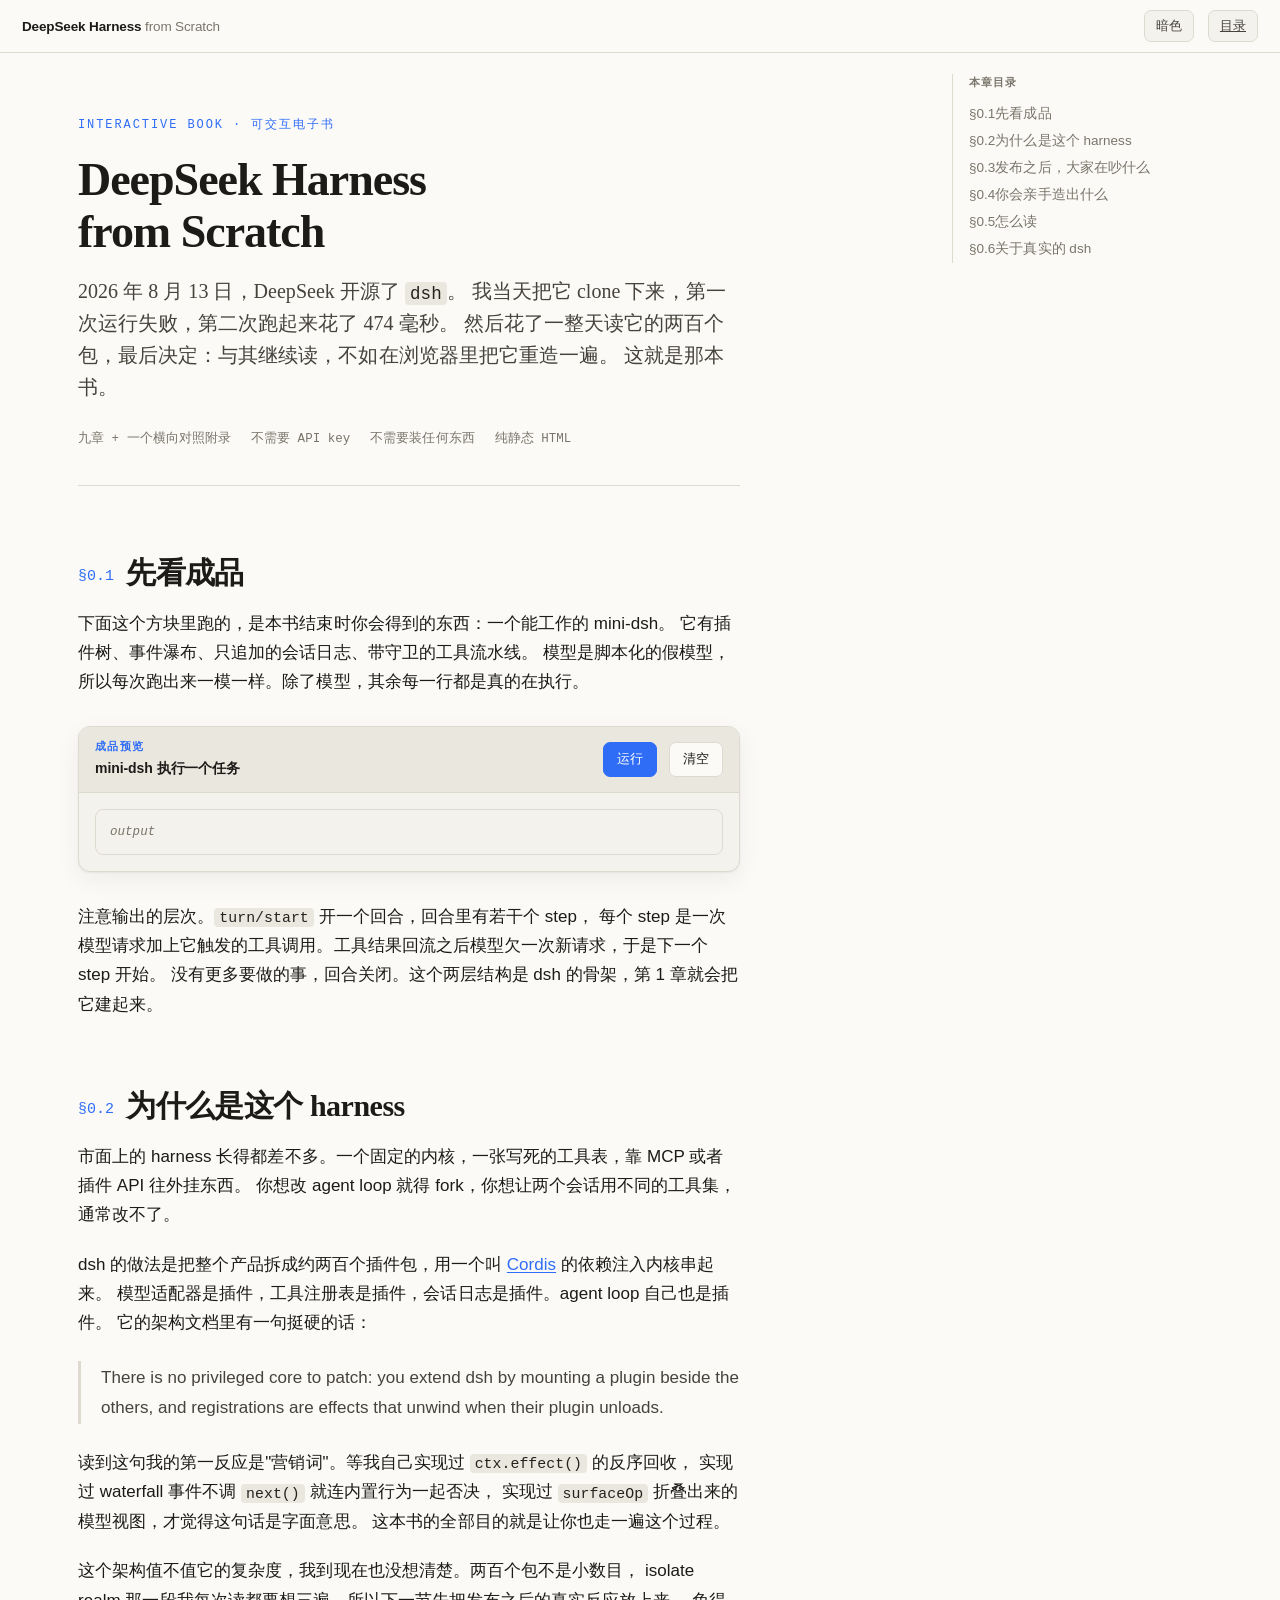
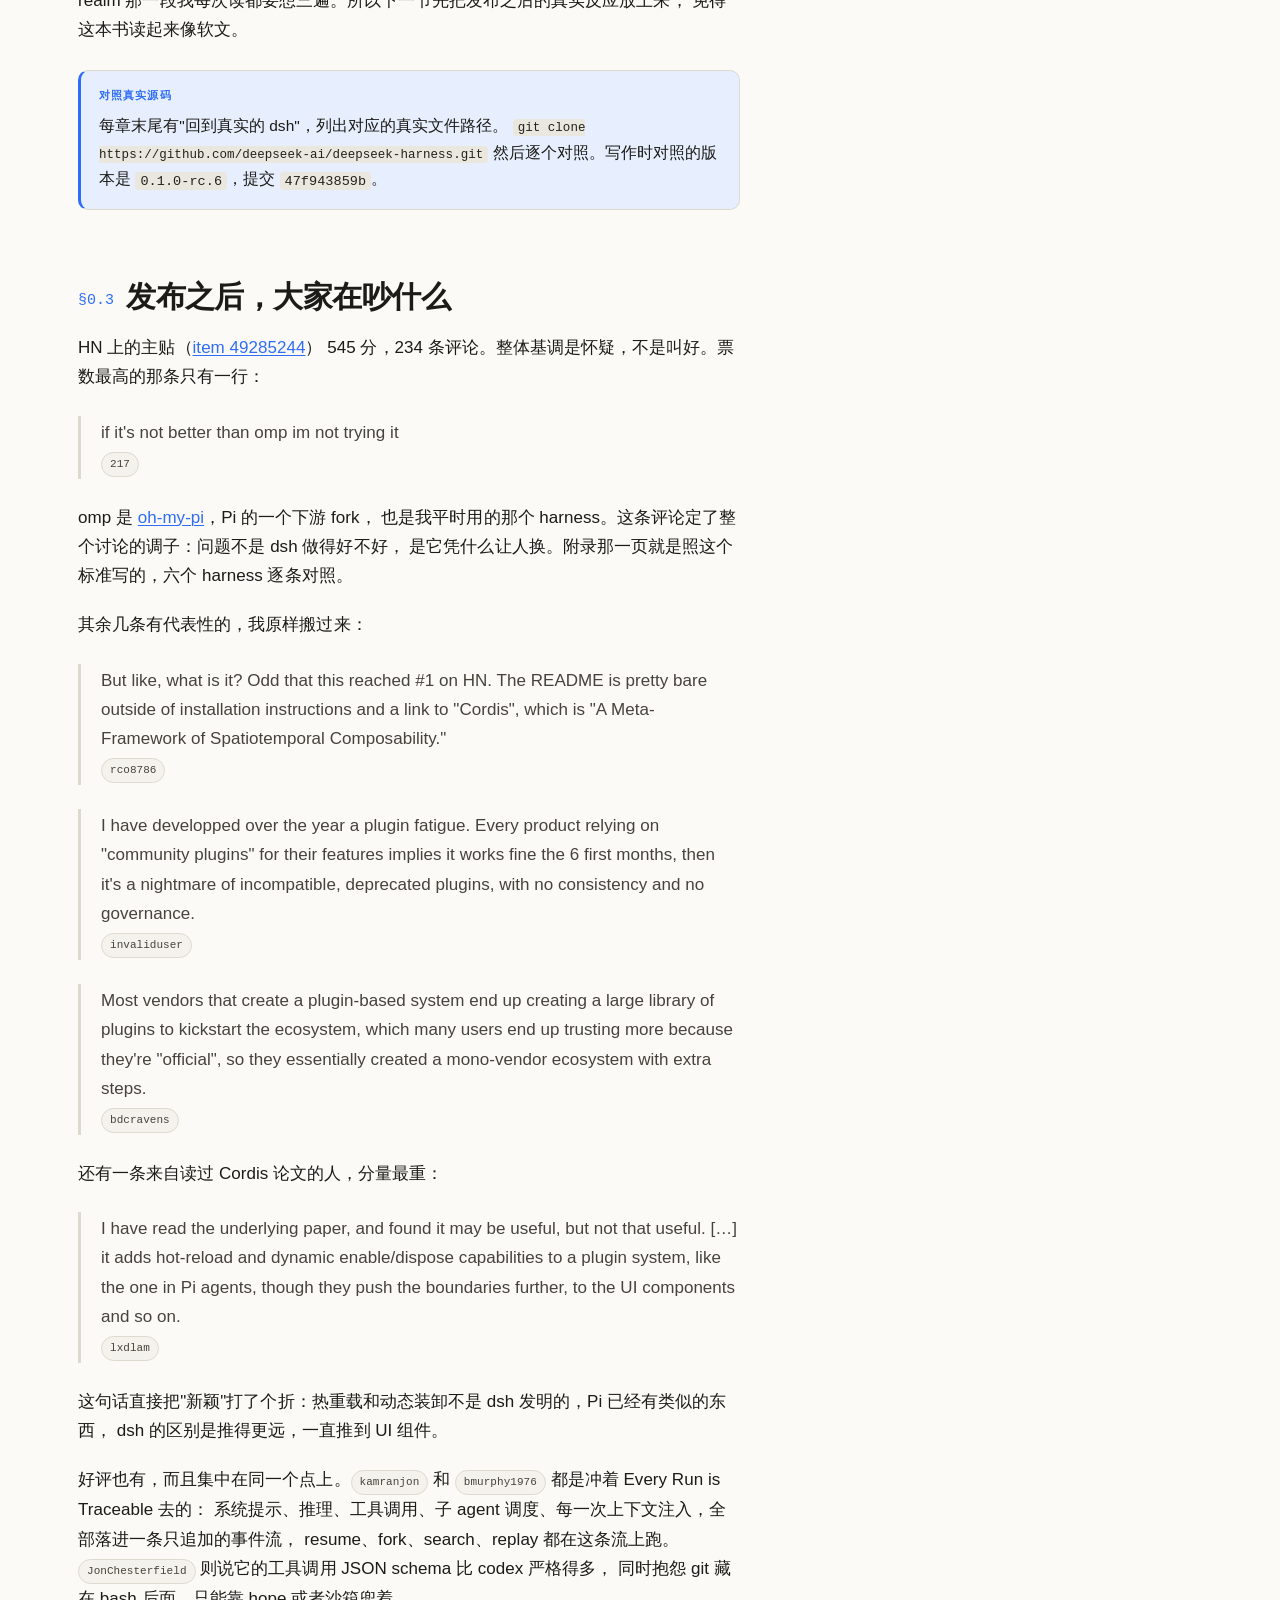
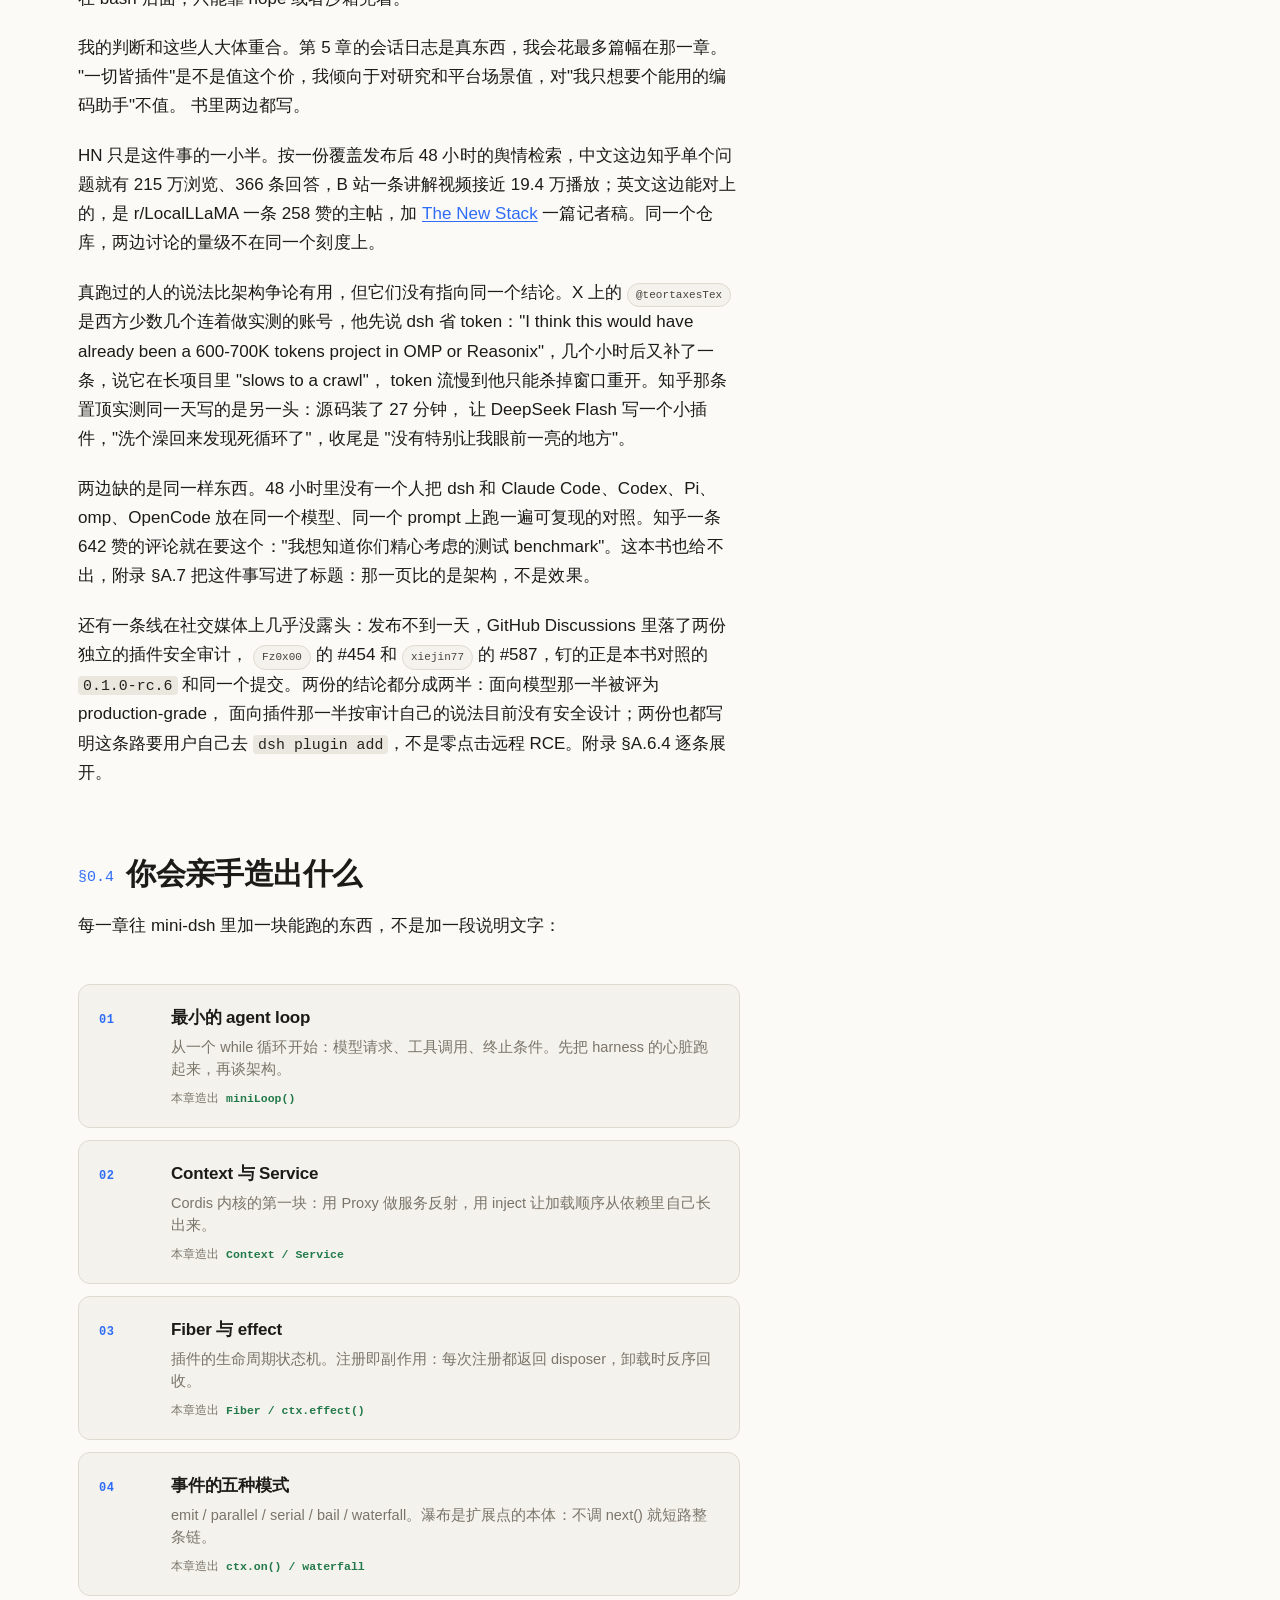
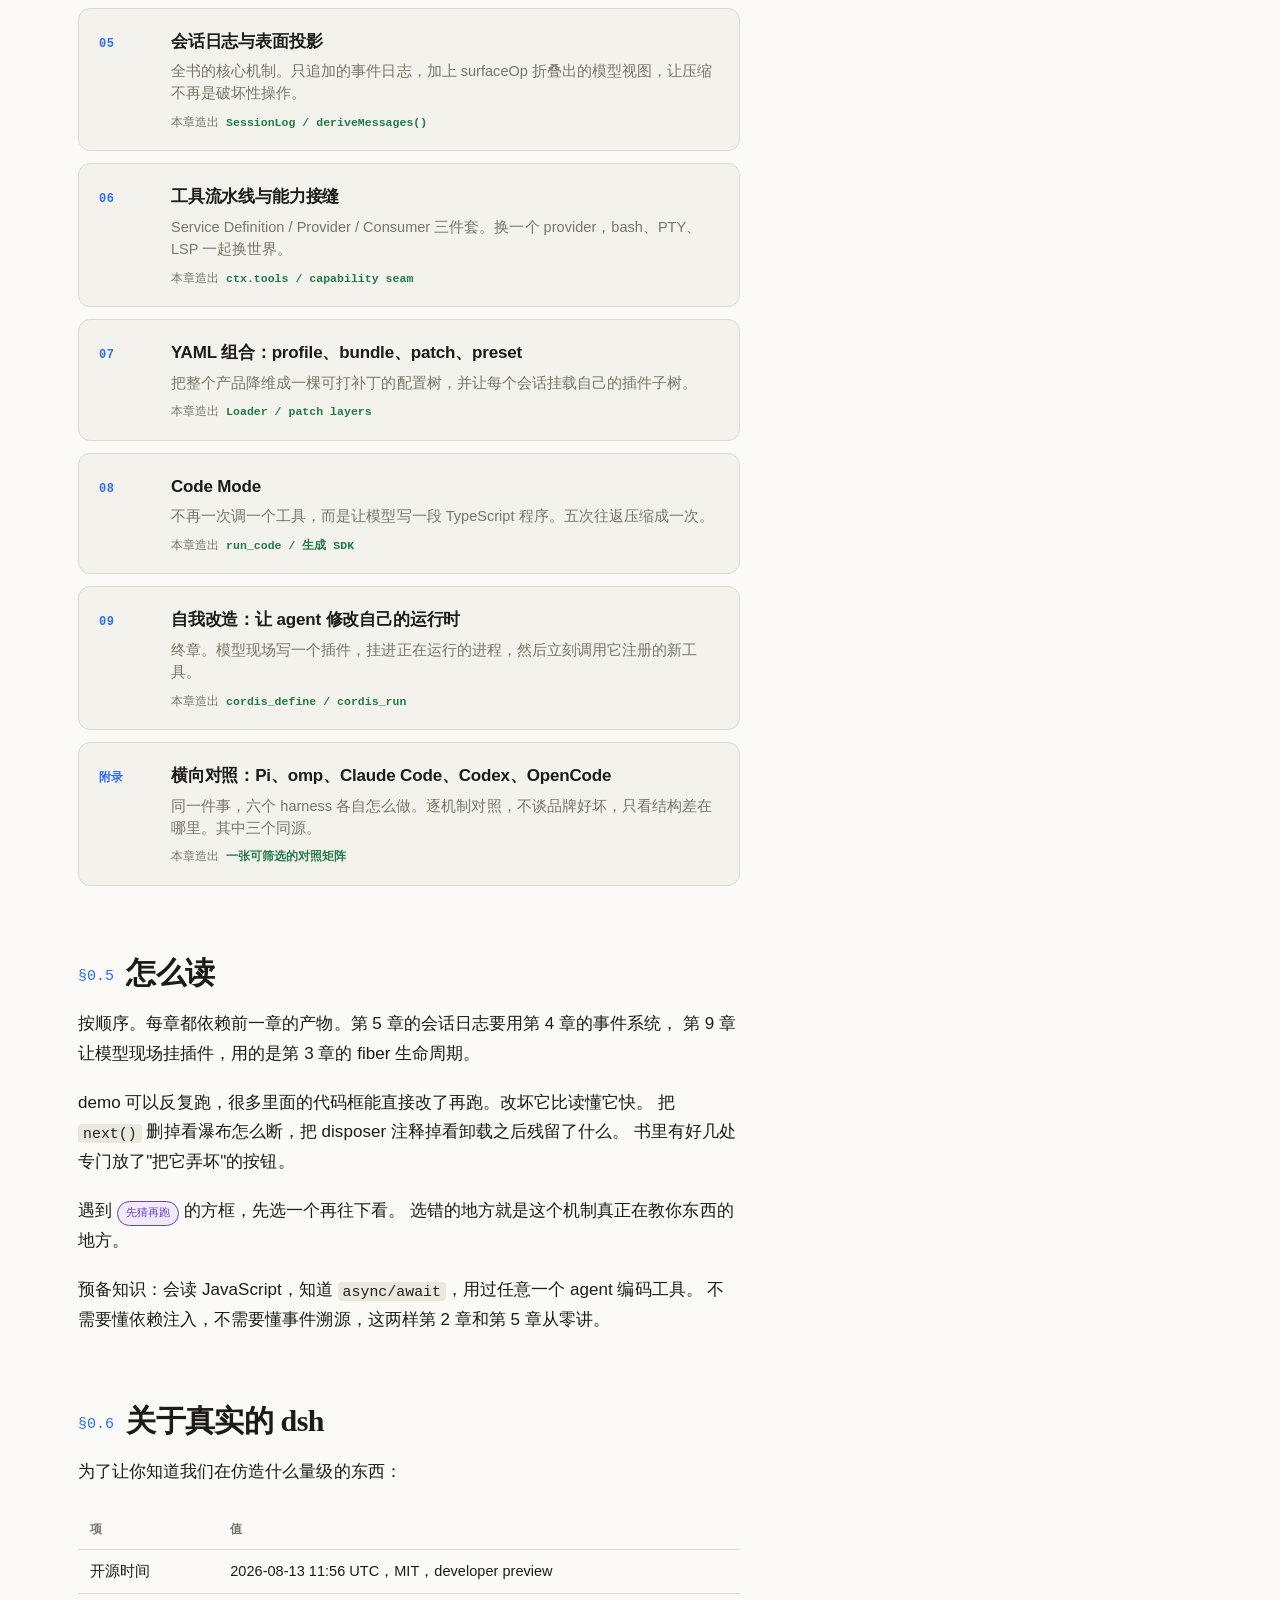
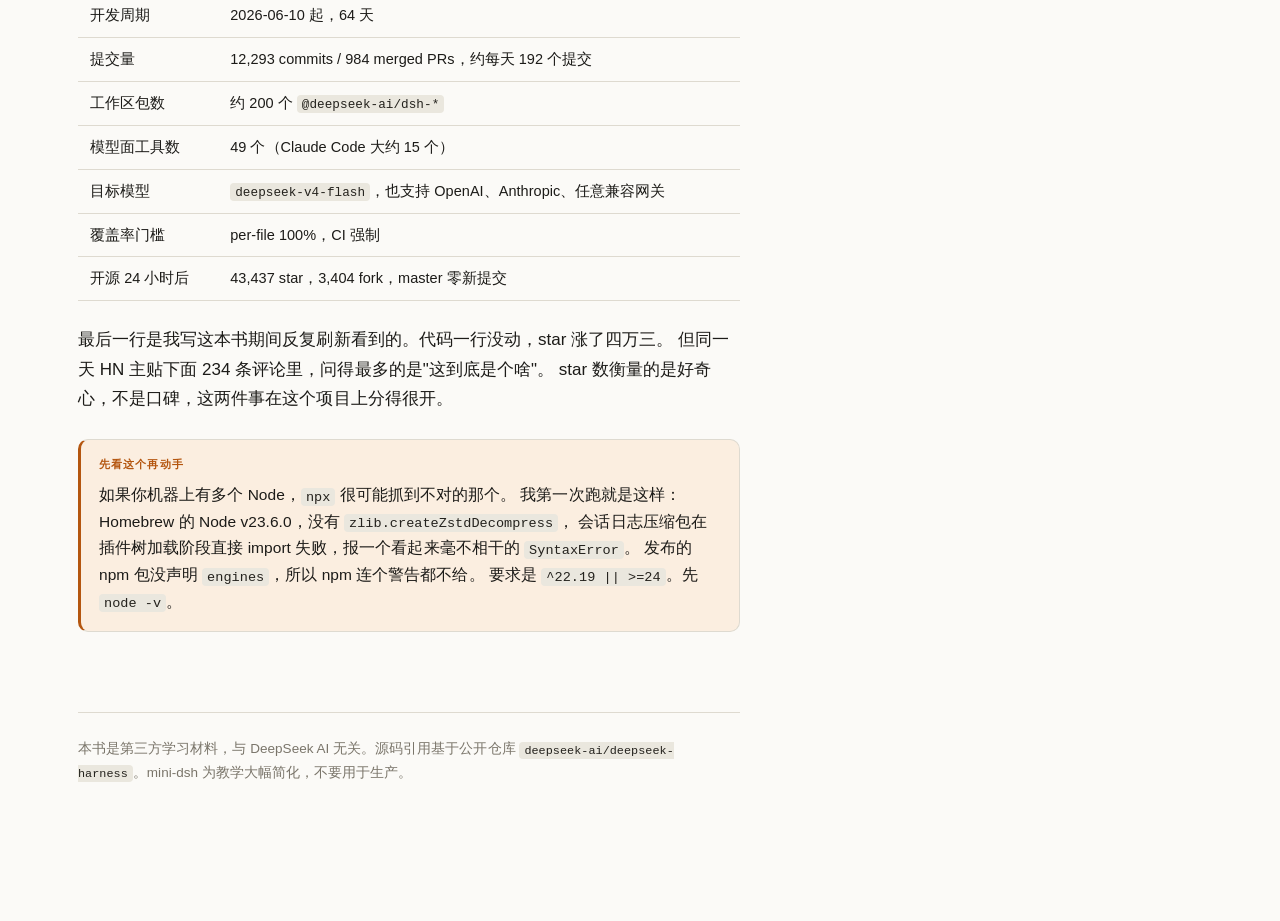
==== index.html @ af592234 "DeepSeek Harness from Scratch: 交互式电子书 九章 + 横向对照附录，34 个可运行 demo，纯静态零依赖。 对照 deepseek-harness 0.1.0-rc." ====
<!doctype html>
<html lang="zh-CN" data-theme="light">
<head>
<meta charset="utf-8">
<meta name="viewport" content="width=device-width, initial-scale=1">
<title>DeepSeek Harness from Scratch</title>
<meta name="description" content="在浏览器里从零手搓一个 agent harness。九章可交互电子书，对照 DeepSeek Harness 真实源码，并横向对比 Pi、Claude Code、Codex、OpenCode。">
<link rel="stylesheet" href="assets/site.css">
<script src="assets/site.js"></script>
</head>
<body>

<div class="wrap">
<main>

<header class="masthead">
  <div class="kicker">Interactive Book · 可交互电子书</div>
  <h1>DeepSeek Harness<br>from Scratch</h1>
  <p class="standfirst">
    2026 年 8 月 13 日，DeepSeek 开源了 <code>dsh</code>。
    我当天把它 clone 下来，第一次运行失败，第二次跑起来花了 474 毫秒。
    然后花了一整天读它的两百个包，最后决定：与其继续读，不如在浏览器里把它重造一遍。
    这就是那本书。
  </p>
  <div class="meta">
    <span>九章 + 一个横向对照附录</span>
    <span>不需要 API key</span>
    <span>不需要装任何东西</span>
    <span>纯静态 HTML</span>
  </div>
</header>

<h2><span class="num">§0.1</span>先看成品</h2>

<p>
下面这个方块里跑的，是本书结束时你会得到的东西：一个能工作的 mini-dsh。
它有插件树、事件瀑布、只追加的会话日志、带守卫的工具流水线。
模型是脚本化的假模型，所以每次跑出来一模一样。除了模型，其余每一行都是真的在执行。
</p>

<div class="demo" id="preview">
  <div class="demo-head">
    <div class="demo-title"><span class="lbl">成品预览</span>mini-dsh 执行一个任务</div>
    <div class="spacer"></div>
    <button class="btn primary" data-act="run">运行</button>
    <button class="btn" data-act="reset">清空</button>
  </div>
  <div class="demo-body">
    <div class="out" id="preview-out"></div>
  </div>
</div>

<p>
注意输出的层次。<code>turn/start</code> 开一个回合，回合里有若干个 step，
每个 step 是一次模型请求加上它触发的工具调用。工具结果回流之后模型欠一次新请求，于是下一个 step 开始。
没有更多要做的事，回合关闭。这个两层结构是 dsh 的骨架，第 1 章就会把它建起来。
</p>

<h2><span class="num">§0.2</span>为什么是这个 harness</h2>

<p>
市面上的 harness 长得都差不多。一个固定的内核，一张写死的工具表，靠 MCP 或者插件 API 往外挂东西。
你想改 agent loop 就得 fork，你想让两个会话用不同的工具集，通常改不了。
</p>

<p>
dsh 的做法是把整个产品拆成约两百个插件包，用一个叫
<a href="https://github.com/cordiverse/cordis">Cordis</a> 的依赖注入内核串起来。
模型适配器是插件，工具注册表是插件，会话日志是插件。agent loop 自己也是插件。
它的架构文档里有一句挺硬的话：
</p>

<blockquote>
There is no privileged core to patch: you extend dsh by mounting a plugin beside the others,
and registrations are effects that unwind when their plugin unloads.
</blockquote>

<p>
读到这句我的第一反应是"营销词"。等我自己实现过 <code>ctx.effect()</code> 的反序回收，
实现过 waterfall 事件不调 <code>next()</code> 就连内置行为一起否决，
实现过 <code>surfaceOp</code> 折叠出来的模型视图，才觉得这句话是字面意思。
这本书的全部目的就是让你也走一遍这个过程。
</p>

<p>
这个架构值不值它的复杂度，我到现在也没想清楚。两百个包不是小数目，
isolate realm 那一段我每次读都要想三遍。所以下一节先把发布之后的真实反应放上来，
免得这本书读起来像软文。
</p>

<div class="note src">
  <span class="tag">对照真实源码</span>
  每章末尾有"回到真实的 dsh"，列出对应的真实文件路径。
  <code class="srcpath">git clone https://github.com/deepseek-ai/deepseek-harness.git</code>
  然后逐个对照。写作时对照的版本是 <code>0.1.0-rc.6</code>，提交 <code>47f943859b</code>。
</div>

<h2><span class="num">§0.3</span>发布之后，大家在吵什么</h2>

<p>
HN 上的主贴（<a href="https://news.ycombinator.com/item?id=49285244">item 49285244</a>）
545 分，234 条评论。整体基调是怀疑，不是叫好。票数最高的那条只有一行：
</p>

<blockquote>
if it's not better than omp im not trying it
<br><span class="pill">217</span>
</blockquote>

<p>
omp 是 <a href="https://github.com/can1357/oh-my-pi">oh-my-pi</a>，Pi 的一个下游 fork，
也是我平时用的那个 harness。这条评论定了整个讨论的调子：问题不是 dsh 做得好不好，
是它凭什么让人换。附录那一页就是照这个标准写的，六个 harness 逐条对照。
</p>

<p>其余几条有代表性的，我原样搬过来：</p>

<blockquote>
But like, what is it? Odd that this reached #1 on HN. The README is pretty bare outside of
installation instructions and a link to "Cordis", which is "A Meta-Framework of Spatiotemporal
Composability."
<br><span class="pill">rco8786</span>
</blockquote>

<blockquote>
I have developped over the year a plugin fatigue. Every product relying on "community plugins"
for their features implies it works fine the 6 first months, then it's a nightmare of
incompatible, deprecated plugins, with no consistency and no governance.
<br><span class="pill">invaliduser</span>
</blockquote>

<blockquote>
Most vendors that create a plugin-based system end up creating a large library of plugins to
kickstart the ecosystem, which many users end up trusting more because they're "official",
so they essentially created a mono-vendor ecosystem with extra steps.
<br><span class="pill">bdcravens</span>
</blockquote>

<p>
还有一条来自读过 Cordis 论文的人，分量最重：
</p>

<blockquote>
I have read the underlying paper, and found it may be useful, but not that useful. […]
it adds hot-reload and dynamic enable/dispose capabilities to a plugin system, like the one
in Pi agents, though they push the boundaries further, to the UI components and so on.
<br><span class="pill">lxdlam</span>
</blockquote>

<p>
这句话直接把"新颖"打了个折：热重载和动态装卸不是 dsh 发明的，Pi 已经有类似的东西，
dsh 的区别是推得更远，一直推到 UI 组件。
</p>

<p>
好评也有，而且集中在同一个点上。<span class="pill">kamranjon</span> 和
<span class="pill">bmurphy1976</span> 都是冲着 Every Run is Traceable 去的：
系统提示、推理、工具调用、子 agent 调度、每一次上下文注入，全部落进一条只追加的事件流，
resume、fork、search、replay 都在这条流上跑。
<span class="pill">JonChesterfield</span> 则说它的工具调用 JSON schema 比 codex 严格得多，
同时抱怨 git 藏在 bash 后面，只能靠 hope 或者沙箱兜着。
</p>

<p>
我的判断和这些人大体重合。第 5 章的会话日志是真东西，我会花最多篇幅在那一章。
"一切皆插件"是不是值这个价，我倾向于对研究和平台场景值，对"我只想要个能用的编码助手"不值。
书里两边都写。
</p>

<p>
HN 只是这件事的一小半。按一份覆盖发布后 48 小时的舆情检索，中文这边知乎单个问题就有
215 万浏览、366 条回答，B 站一条讲解视频接近 19.4 万播放；英文这边能对上的，是
r/LocalLLaMA 一条 258 赞的主帖，加 <a href="https://thenewstack.io/deepseek-harness-open-source-plugins/">The New Stack</a>
一篇记者稿。同一个仓库，两边讨论的量级不在同一个刻度上。
</p>

<p>
真跑过的人的说法比架构争论有用，但它们没有指向同一个结论。X 上的 <span class="pill">@teortaxesTex</span>
是西方少数几个连着做实测的账号，他先说 dsh 省 token："I think this would have already been a
600-700K tokens project in OMP or Reasonix"，几个小时后又补了一条，说它在长项目里 "slows to a crawl"，
token 流慢到他只能杀掉窗口重开。知乎那条置顶实测同一天写的是另一头：源码装了 27 分钟，
让 DeepSeek Flash 写一个小插件，"洗个澡回来发现死循环了"，收尾是 "没有特别让我眼前一亮的地方"。
</p>

<p>
两边缺的是同一样东西。48 小时里没有一个人把 dsh 和 Claude Code、Codex、Pi、omp、OpenCode
放在同一个模型、同一个 prompt 上跑一遍可复现的对照。知乎一条 642 赞的评论就在要这个："我想知道你们精心考虑的测试
benchmark"。这本书也给不出，附录 §A.7 把这件事写进了标题：那一页比的是架构，不是效果。
</p>

<p>
还有一条线在社交媒体上几乎没露头：发布不到一天，GitHub Discussions 里落了两份独立的插件安全审计，
<span class="pill">Fz0x00</span> 的 #454 和 <span class="pill">xiejin77</span> 的 #587，钉的正是本书对照的
<code>0.1.0-rc.6</code> 和同一个提交。两份的结论都分成两半：面向模型那一半被评为 production-grade，
面向插件那一半按审计自己的说法目前没有安全设计；两份也都写明这条路要用户自己去
<code>dsh plugin add</code>，不是零点击远程 RCE。附录 §A.6.4 逐条展开。
</p>

<h2><span class="num">§0.4</span>你会亲手造出什么</h2>

<p>每一章往 mini-dsh 里加一块能跑的东西，不是加一段说明文字：</p>

<div class="toclist" id="toclist"></div>

<h2><span class="num">§0.5</span>怎么读</h2>

<p>
按顺序。每章都依赖前一章的产物。第 5 章的会话日志要用第 4 章的事件系统，
第 9 章让模型现场挂插件，用的是第 3 章的 fiber 生命周期。
</p>

<p>
demo 可以反复跑，很多里面的代码框能直接改了再跑。改坏它比读懂它快。
把 <code>next()</code> 删掉看瀑布怎么断，把 disposer 注释掉看卸载之后残留了什么。
书里有好几处专门放了"把它弄坏"的按钮。
</p>

<p>
遇到 <span class="pill alt">先猜再跑</span> 的方框，先选一个再往下看。
选错的地方就是这个机制真正在教你东西的地方。
</p>

<p>
预备知识：会读 JavaScript，知道 <code>async/await</code>，用过任意一个 agent 编码工具。
不需要懂依赖注入，不需要懂事件溯源，这两样第 2 章和第 5 章从零讲。
</p>

<h2><span class="num">§0.6</span>关于真实的 dsh</h2>

<p>为了让你知道我们在仿造什么量级的东西：</p>

<table>
<thead><tr><th>项</th><th>值</th></tr></thead>
<tbody>
<tr><td>开源时间</td><td>2026-08-13 11:56 UTC，MIT，developer preview</td></tr>
<tr><td>开发周期</td><td>2026-06-10 起，64 天</td></tr>
<tr><td>提交量</td><td>12,293 commits / 984 merged PRs，约每天 192 个提交</td></tr>
<tr><td>工作区包数</td><td>约 200 个 <code>@deepseek-ai/dsh-*</code></td></tr>
<tr><td>模型面工具数</td><td>49 个（Claude Code 大约 15 个）</td></tr>
<tr><td>目标模型</td><td><code>deepseek-v4-flash</code>，也支持 OpenAI、Anthropic、任意兼容网关</td></tr>
<tr><td>覆盖率门槛</td><td>per-file 100%，CI 强制</td></tr>
<tr><td>开源 24 小时后</td><td>43,437 star，3,404 fork，master 零新提交</td></tr>
</tbody>
</table>

<p>
最后一行是我写这本书期间反复刷新看到的。代码一行没动，star 涨了四万三。
但同一天 HN 主贴下面 234 条评论里，问得最多的是"这到底是个啥"。
star 数衡量的是好奇心，不是口碑，这两件事在这个项目上分得很开。
</p>

<div class="note warn">
  <span class="tag">先看这个再动手</span>
  如果你机器上有多个 Node，<code>npx</code> 很可能抓到不对的那个。
  我第一次跑就是这样：Homebrew 的 Node v23.6.0，没有 <code>zlib.createZstdDecompress</code>，
  会话日志压缩包在插件树加载阶段直接 import 失败，报一个看起来毫不相干的 <code>SyntaxError</code>。
  发布的 npm 包没声明 <code>engines</code>，所以 npm 连个警告都不给。
  要求是 <code>^22.19 || &gt;=24</code>。先 <code>node -v</code>。
</div>

<p class="footernote">
本书是第三方学习材料，与 DeepSeek AI 无关。源码引用基于公开仓库
<code>deepseek-ai/deepseek-harness</code>。mini-dsh 为教学大幅简化，不要用于生产。
</p>

</main>
<aside id="dsh-toc"></aside>
</div>

<script>
// ---------------------------------------------------------------
// Chapter list plus the appendix, both from the shared book structure.
// ---------------------------------------------------------------
(function () {
  var box = document.getElementById('toclist');
  DSH.chapters.concat(DSH.appendix).forEach(function (c) {
    var a = DSH.el('a', { href: c.id + '.html' });
    a.appendChild(DSH.el('div', { class: 'n', text: c.n }));
    var right = DSH.el('div');
    right.appendChild(DSH.el('div', { class: 't', text: c.title }));
    right.appendChild(DSH.el('div', { class: 'd', text: c.desc }));
    right.appendChild(DSH.el('div', { class: 'build',
      html: '本章造出 <b>' + DSH.esc(c.build) + '</b>' }));
    a.appendChild(right);
    box.appendChild(a);
  });
})();

// ---------------------------------------------------------------
// Finished-product preview: a scripted mini-dsh run.
// Everything except the model is the real (simplified) machinery.
// ---------------------------------------------------------------
(function () {
  var script = [
    { text: '我先看一下项目结构。', toolCalls: [{ name: 'bash', args: { command: 'ls packages' } }] },
    { text: '有 tools 和 session 两个包，读一下入口。',
      toolCalls: [{ name: 'read', args: { path: 'packages/tools/index.ts' } },
                  { name: 'read', args: { path: 'packages/session/index.ts' } }] },
    { text: 'tools 的注册函数没有返回 disposer，我来补。',
      toolCalls: [{ name: 'edit', args: { path: 'packages/tools/index.ts', find: 'register(t) {' } }] },
    { text: '改完了。register() 现在返回 disposer，卸载时会自动反注册。', toolCalls: [] }
  ];

  var TOOLS = {
    bash: function () { return 'tools/\nsession/\nagent-loop/'; },
    read: function (a) { return a.path + ': 42 行'; },
    edit: function (a) { return '已替换 1 处 -> ' + a.path; }
  };

  DSH.demo('preview', {
    reset: function (o) { o.clear(); },
    run: async function (o) {
      var seq = 0;
      function ev(type, detail, cls) {
        o.raw('<span style="opacity:.4">' + String(seq++).padStart(3, '0') + '</span>  ' +
              '<span class="' + (cls || '') + '">' + DSH.esc(type) + '</span>' +
              (detail ? '  <span style="opacity:.72">' + DSH.esc(detail) + '</span>' : ''));
      }

      o.dim('mini-dsh · 4 个插件 · 3 个工具 · 脚本化模型');
      o.rule();
      await DSH.wait(140);

      ev('turn/start', '', 'acc');
      for (var i = 0; i < script.length; i++) {
        var step = script[i];
        await DSH.wait(180);
        ev('step/start', 'step=' + i);
        await DSH.wait(160);
        ev('agent/request', 'messages=' + (i * 2 + 1) + '  tools=3');
        await DSH.wait(220);
        ev('assistant/message', step.text);

        for (var j = 0; j < step.toolCalls.length; j++) {
          var call = step.toolCalls[j];
          await DSH.wait(150);
          ev('tool/call', call.name + ' ' + JSON.stringify(call.args));
          await DSH.wait(180);
          ev('tool/result', TOOLS[call.name](call.args), 'ok');
        }
        ev('step/end', step.toolCalls.length ? 'owes another request' : 'no tool calls');
        if (!step.toolCalls.length) break;
      }
      await DSH.wait(160);
      ev('turn/end', 'reason=completed', 'acc');
      o.rule();
      o.ok('会话日志共 ' + seq + ' 条事件，模型实际看到 ' + (script.length * 2 - 1) + ' 条消息。');
      o.dim('这两个数字为什么不一样，是第 5 章的内容。');
    }
  });
})();
</script>

</body>
</html>
---- assets/site.css ----
/* DeepSeek Harness from Scratch - shared design system.
   No build step, no CDN, no framework. */

:root {
  --paper: #fbfaf7;
  --paper-2: #f4f2ec;
  --paper-3: #eae7de;
  --ink: #1c1b18;
  --ink-2: #46433c;
  --ink-3: #7a756a;
  --rule: #dedad0;
  --accent: #2f6df6;
  --accent-soft: #e7effe;
  --warn: #b4560f;
  --warn-soft: #fbeee0;
  --good: #227a4b;
  --good-soft: #e4f3ea;
  --danger: #b3243b;
  --danger-soft: #fbe7ea;
  --alt: #6b3fc4;
  --alt-soft: #f0eafb;
  --code-bg: #f4f2ec;
  --code-ink: #24221d;
  --shadow: 0 1px 2px rgba(28, 27, 24, .06), 0 8px 24px rgba(28, 27, 24, .06);
  --mono: ui-monospace, SFMono-Regular, "SF Mono", Menlo, Consolas, monospace;
  --sans: -apple-system, BlinkMacSystemFont, "Segoe UI", "PingFang SC",
          "Hiragino Sans GB", "Microsoft YaHei", Inter, sans-serif;
  --serif: "Iowan Old Style", "Source Serif 4", Charter, Georgia, "Songti SC", serif;
  --measure: 70ch;
}

html[data-theme="dark"] {
  --paper: #14161a;
  --paper-2: #1a1d22;
  --paper-3: #22262d;
  --ink: #e8e6e1;
  --ink-2: #b8b4ac;
  --ink-3: #83807a;
  --rule: #2b2f36;
  --accent: #6c9bff;
  --accent-soft: #1b2540;
  --warn: #e0913f;
  --warn-soft: #2c2318;
  --good: #57c08a;
  --good-soft: #16281f;
  --danger: #f0788c;
  --danger-soft: #2c1a1e;
  --alt: #b998f5;
  --alt-soft: #241a35;
  --code-bg: #1a1d22;
  --code-ink: #dcd9d3;
  --shadow: 0 1px 2px rgba(0, 0, 0, .3), 0 8px 24px rgba(0, 0, 0, .25);
}

/* ---------- comparison callout and matrix ---------- */

.note.vs { border-left-color: var(--alt); background: var(--alt-soft); }
.note.vs .tag { color: var(--alt); }
.pill.alt { border-color: var(--alt); color: var(--alt); background: var(--alt-soft); }

/* Harness comparison matrix. The dsh column is tinted so the reader can
   scan one column instead of re-finding it on every row. */
table.vsgrid { font-size: 13.5px; }
table.vsgrid th:first-child, table.vsgrid td:first-child { width: 26%; }
table.vsgrid .dshcol { background: var(--alt-soft); }
table.vsgrid th.dshcol { color: var(--alt); }
table.vsgrid td { vertical-align: top; }
table.vsgrid .y { color: var(--good); font-weight: 600; }
table.vsgrid .n { color: var(--ink-3); }
table.vsgrid .p { color: var(--warn); }

/* ---------- predict-then-run ---------- */

.predict {
  margin: 26px 0; padding: 15px 17px; border: 1px dashed var(--rule);
  border-radius: 11px; background: var(--paper-2);
}
.predict .q { font-weight: 620; font-size: 15px; margin-bottom: 11px; }
.predict .q .lbl {
  font-family: var(--mono); font-size: 10.5px; letter-spacing: .12em;
  text-transform: uppercase; color: var(--alt); display: block;
  font-weight: 600; margin-bottom: 5px;
}
.predict .opts { display: flex; flex-wrap: wrap; gap: 8px; }
.predict .opt {
  border: 1px solid var(--rule); background: var(--paper); color: var(--ink);
  border-radius: 8px; padding: 7px 13px; font: inherit; font-size: 13.5px;
  cursor: pointer; text-align: left; transition: all .12s;
}
.predict .opt:hover:not(:disabled) { border-color: var(--alt); color: var(--alt); }
.predict .opt.right { border-color: var(--good); background: var(--good-soft); color: var(--good); }
.predict .opt.wrong { border-color: var(--danger); background: var(--danger-soft); color: var(--danger); }
.predict .opt:disabled { cursor: default; }
.predict .verdict {
  margin-top: 12px; font-size: 14.5px; line-height: 1.62; color: var(--ink-2);
  padding-top: 11px; border-top: 1px solid var(--rule);
}
.predict .verdict:empty { display: none; }

* { box-sizing: border-box; }

html { scroll-behavior: smooth; -webkit-text-size-adjust: 100%; }

body {
  margin: 0;
  background: var(--paper);
  color: var(--ink);
  font-family: var(--sans);
  font-size: 17px;
  line-height: 1.72;
  letter-spacing: .002em;
}

/* ---------- progress + top bar ---------- */

#dsh-progress {
  position: fixed; top: 0; left: 0; height: 2px; width: 0%;
  background: var(--accent); z-index: 90; transition: width .1s linear;
}

#dsh-topbar {
  position: sticky; top: 0; z-index: 80;
  display: flex; align-items: center; gap: 14px;
  padding: 10px 22px;
  background: color-mix(in srgb, var(--paper) 88%, transparent);
  backdrop-filter: saturate(140%) blur(10px);
  border-bottom: 1px solid var(--rule);
  font-size: 13.5px;
}

#dsh-topbar .brand {
  font-weight: 660; letter-spacing: -.01em; color: var(--ink);
  text-decoration: none; white-space: nowrap;
}
#dsh-topbar .brand span { color: var(--ink-3); font-weight: 450; }
#dsh-topbar .spacer { flex: 1; }

.tb-btn {
  border: 1px solid var(--rule); background: var(--paper-2); color: var(--ink-2);
  border-radius: 7px; padding: 4px 11px; font: inherit; font-size: 13px;
  cursor: pointer; white-space: nowrap;
}
.tb-btn:hover { border-color: var(--accent); color: var(--accent); }

/* ---------- layout ---------- */

.wrap {
  display: grid;
  grid-template-columns: minmax(0, 1fr) 250px;
  gap: 56px;
  max-width: 1180px;
  margin: 0 auto;
  padding: 0 28px 120px;
}

main { max-width: var(--measure); min-width: 0; }

#dsh-toc {
  position: sticky; top: 74px; align-self: start;
  max-height: calc(100vh - 110px); overflow-y: auto;
  font-size: 13.5px; line-height: 1.55;
  border-left: 1px solid var(--rule); padding-left: 16px;
}
#dsh-toc h4 {
  margin: 0 0 10px; font-size: 11px; letter-spacing: .1em;
  text-transform: uppercase; color: var(--ink-3); font-weight: 600;
}
#dsh-toc a {
  display: block; padding: 3px 0; color: var(--ink-3); text-decoration: none;
  border-left: 2px solid transparent; margin-left: -18px; padding-left: 16px;
}
#dsh-toc a:hover { color: var(--accent); }
#dsh-toc a.lvl3 { padding-left: 30px; font-size: 12.5px; }
#dsh-toc a.active { color: var(--accent); border-left-color: var(--accent); font-weight: 550; }

@media (max-width: 980px) {
  .wrap { grid-template-columns: minmax(0, 1fr); gap: 0; }
  #dsh-toc { display: none; }
}

/* ---------- masthead ---------- */

.masthead { padding: 62px 0 34px; border-bottom: 1px solid var(--rule); margin-bottom: 40px; }
.masthead .kicker {
  font-family: var(--mono); font-size: 12px; letter-spacing: .16em;
  text-transform: uppercase; color: var(--accent); margin-bottom: 18px;
}
.masthead h1 {
  font-family: var(--serif); font-weight: 600; font-size: 46px; line-height: 1.12;
  letter-spacing: -.022em; margin: 0 0 18px;
}
.masthead .standfirst {
  font-size: 20px; line-height: 1.6; color: var(--ink-2); margin: 0;
  font-family: var(--serif);
}
.masthead .meta {
  margin-top: 26px; font-family: var(--mono); font-size: 12.5px; color: var(--ink-3);
  display: flex; flex-wrap: wrap; gap: 8px 20px;
}

/* ---------- prose ---------- */

main h2 {
  font-family: var(--serif); font-size: 30px; font-weight: 600; line-height: 1.24;
  letter-spacing: -.017em; margin: 68px 0 18px; scroll-margin-top: 78px;
}
main h2 .num {
  font-family: var(--mono); font-size: 15px; color: var(--accent);
  font-weight: 500; letter-spacing: 0; margin-right: 12px; vertical-align: 3px;
}
main h3 {
  font-size: 20px; font-weight: 640; letter-spacing: -.01em;
  margin: 44px 0 12px; scroll-margin-top: 78px;
}
main h4 { font-size: 16px; font-weight: 640; margin: 30px 0 8px; color: var(--ink-2); }

main p { margin: 0 0 20px; }
main a { color: var(--accent); text-decoration-thickness: 1px; text-underline-offset: 2px; }

main ul, main ol { margin: 0 0 20px; padding-left: 24px; }
main li { margin-bottom: 7px; }
main li::marker { color: var(--ink-3); }

main strong { font-weight: 650; }

hr { border: 0; border-top: 1px solid var(--rule); margin: 52px 0; }

blockquote {
  margin: 24px 0; padding: 2px 0 2px 20px;
  border-left: 3px solid var(--rule); color: var(--ink-2);
}

/* ---------- inline code + code blocks ---------- */

code {
  font-family: var(--mono); font-size: .875em;
  background: var(--paper-3); padding: 1.5px 5px; border-radius: 4px;
  color: var(--code-ink); word-break: break-word;
}

pre {
  margin: 22px 0; padding: 16px 18px; overflow-x: auto;
  background: var(--code-bg); border: 1px solid var(--rule); border-radius: 10px;
  font-size: 13.5px; line-height: 1.62;
}
pre code { background: none; padding: 0; font-size: inherit; }

.codewrap { margin: 22px 0; }
.codewrap > pre { margin: 0; border-radius: 0 0 10px 10px; border-top: 0; }
.codecap {
  display: flex; align-items: center; gap: 10px;
  font-family: var(--mono); font-size: 11.5px; color: var(--ink-3);
  background: var(--paper-3); border: 1px solid var(--rule); border-bottom: 0;
  border-radius: 10px 10px 0 0; padding: 7px 14px;
}
.codecap .dot { width: 8px; height: 8px; border-radius: 50%; background: var(--accent); flex: none; }
.codecap .grow { flex: 1; }

/* token colors */
.t-key { color: #a52a7a; } .t-str { color: #227a4b; } .t-num { color: #b4560f; }
.t-com { color: var(--ink-3); font-style: italic; } .t-fn { color: #2f6df6; }
.t-typ { color: #7a4ad0; } .t-pun { color: var(--ink-2); }
html[data-theme="dark"] .t-key { color: #f492c8; }
html[data-theme="dark"] .t-str { color: #7cd8a4; }
html[data-theme="dark"] .t-num { color: #e8a668; }
html[data-theme="dark"] .t-fn { color: #7fa9ff; }
html[data-theme="dark"] .t-typ { color: #c3a2ff; }

/* ---------- callouts ---------- */

.note {
  margin: 26px 0; padding: 16px 18px; border-radius: 10px;
  background: var(--paper-2); border: 1px solid var(--rule);
  border-left: 3px solid var(--ink-3); font-size: 15.5px;
}
.note > :last-child { margin-bottom: 0; }
.note .tag {
  display: block; font-family: var(--mono); font-size: 11px; letter-spacing: .1em;
  text-transform: uppercase; margin-bottom: 7px; color: var(--ink-3); font-weight: 600;
}
.note.src { border-left-color: var(--accent); background: var(--accent-soft); }
.note.src .tag { color: var(--accent); }
.note.warn { border-left-color: var(--warn); background: var(--warn-soft); }
.note.warn .tag { color: var(--warn); }
.note.good { border-left-color: var(--good); background: var(--good-soft); }
.note.good .tag { color: var(--good); }

.srcpath { font-family: var(--mono); font-size: 12.5px; }

/* ---------- demo blocks ---------- */

.demo {
  margin: 30px 0; border: 1px solid var(--rule); border-radius: 12px;
  background: var(--paper-2); overflow: hidden; box-shadow: var(--shadow);
}
.demo-head {
  display: flex; align-items: center; gap: 12px; flex-wrap: wrap;
  padding: 11px 16px; border-bottom: 1px solid var(--rule); background: var(--paper-3);
}
.demo-title { font-weight: 620; font-size: 14px; letter-spacing: -.005em; }
.demo-title .lbl {
  font-family: var(--mono); font-size: 10.5px; letter-spacing: .12em;
  text-transform: uppercase; color: var(--accent); display: block; font-weight: 600;
}
.demo-head .spacer { flex: 1; }
.demo-body { padding: 16px; }
.demo-body > :first-child { margin-top: 0; }
.demo-body > :last-child { margin-bottom: 0; }

.btn {
  border: 1px solid var(--rule); background: var(--paper); color: var(--ink);
  border-radius: 7px; padding: 5px 13px; font: inherit; font-size: 13px;
  cursor: pointer; white-space: nowrap; transition: all .12s;
}
.btn:hover:not(:disabled) { border-color: var(--accent); color: var(--accent); }
.btn:disabled { opacity: .42; cursor: not-allowed; }
.btn.primary { background: var(--accent); border-color: var(--accent); color: #fff; }
.btn.primary:hover:not(:disabled) { filter: brightness(1.08); color: #fff; }
.btn.sm { padding: 3px 9px; font-size: 12px; }

.out {
  font-family: var(--mono); font-size: 12.5px; line-height: 1.6;
  background: var(--code-bg); border: 1px solid var(--rule); border-radius: 8px;
  padding: 12px 14px; min-height: 42px; max-height: 460px; overflow: auto;
  white-space: pre-wrap; word-break: break-word; color: var(--code-ink);
}
.out:empty::before { content: "output"; color: var(--ink-3); font-style: italic; }
.out .l { display: block; }
.out .l.dim { color: var(--ink-3); }
.out .l.acc { color: var(--accent); }
.out .l.ok { color: var(--good); }
.out .l.bad { color: var(--danger); }
.out .l.warn { color: var(--warn); }
.out .l.hd { color: var(--ink); font-weight: 600; margin-top: 6px; }

textarea.edit {
  width: 100%; font-family: var(--mono); font-size: 13px; line-height: 1.6;
  background: var(--code-bg); color: var(--code-ink);
  border: 1px solid var(--rule); border-radius: 8px; padding: 12px 14px;
  resize: vertical; tab-size: 2;
}
textarea.edit:focus { outline: 2px solid var(--accent); outline-offset: -1px; }

/* two-pane split used by several chapters */
.split { display: grid; grid-template-columns: 1fr 1fr; gap: 14px; }
.split.narrow { gap: 10px; }
@media (max-width: 760px) { .split { grid-template-columns: 1fr; } }

.pane-label {
  font-family: var(--mono); font-size: 10.5px; letter-spacing: .11em;
  text-transform: uppercase; color: var(--ink-3); margin-bottom: 6px; font-weight: 600;
}

/* ---------- generic small pieces ---------- */

.pill {
  display: inline-block; font-family: var(--mono); font-size: 11px;
  padding: 2px 8px; border-radius: 999px; border: 1px solid var(--rule);
  background: var(--paper-2); color: var(--ink-2);
}
.pill.acc { border-color: var(--accent); color: var(--accent); background: var(--accent-soft); }
.pill.ok { border-color: var(--good); color: var(--good); background: var(--good-soft); }
.pill.bad { border-color: var(--danger); color: var(--danger); background: var(--danger-soft); }
.pill.warn { border-color: var(--warn); color: var(--warn); background: var(--warn-soft); }

table {
  width: 100%; border-collapse: collapse; margin: 24px 0; font-size: 14.5px;
}
th, td { text-align: left; padding: 9px 12px; border-bottom: 1px solid var(--rule); vertical-align: top; }
th { font-size: 12px; letter-spacing: .06em; text-transform: uppercase; color: var(--ink-3); font-weight: 600; }
tbody tr:hover { background: var(--paper-2); }
/* Identifiers in table cells must never break mid-token (`cordis_undefine`
   was rendering as `cordis_ undefin e`). Narrow viewports scroll instead. */
th code, td code { white-space: nowrap; word-break: normal; overflow-wrap: normal; }
@media (max-width: 760px) {
  main table { display: block; overflow-x: auto; }
}

.kbd {
  font-family: var(--mono); font-size: 11.5px; border: 1px solid var(--rule);
  border-bottom-width: 2px; border-radius: 5px; padding: 1px 6px; background: var(--paper-2);
}

/* ---------- chapter nav footer ---------- */

.chapnav {
  display: grid; grid-template-columns: 1fr 1fr; gap: 14px;
  margin: 72px 0 0; padding-top: 28px; border-top: 1px solid var(--rule);
}
.chapnav a {
  display: block; padding: 16px 18px; border: 1px solid var(--rule); border-radius: 11px;
  text-decoration: none; color: var(--ink); background: var(--paper-2); transition: all .13s;
}
.chapnav a:hover { border-color: var(--accent); transform: translateY(-1px); box-shadow: var(--shadow); }
.chapnav .dir {
  font-family: var(--mono); font-size: 11px; letter-spacing: .11em;
  text-transform: uppercase; color: var(--ink-3); display: block; margin-bottom: 5px;
}
.chapnav .t { font-weight: 620; font-size: 15px; letter-spacing: -.008em; }
.chapnav a.next { text-align: right; }
.chapnav .empty { border: 1px dashed var(--rule); border-radius: 11px; opacity: .35; }
@media (max-width: 620px) { .chapnav { grid-template-columns: 1fr; } }

/* ---------- index page ---------- */

.toclist { margin: 44px 0 0; display: grid; gap: 12px; }
.toclist a {
  display: grid; grid-template-columns: 54px 1fr; gap: 18px; align-items: baseline;
  padding: 18px 20px; border: 1px solid var(--rule); border-radius: 12px;
  background: var(--paper-2); text-decoration: none; color: var(--ink); transition: all .13s;
}
.toclist a:hover { border-color: var(--accent); transform: translateY(-1px); box-shadow: var(--shadow); }
.toclist .n {
  font-family: var(--mono); font-size: 12px; color: var(--accent); font-weight: 600;
  letter-spacing: .04em;
}
.toclist .t { font-weight: 640; font-size: 17px; letter-spacing: -.01em; margin-bottom: 4px; }
.toclist .d { color: var(--ink-3); font-size: 14.5px; line-height: 1.55; }
.toclist .build {
  margin-top: 8px; font-family: var(--mono); font-size: 11.5px; color: var(--ink-3);
}
.toclist .build b { color: var(--good); font-weight: 600; }

.figure { margin: 30px 0; }
.figure figcaption {
  font-size: 13.5px; color: var(--ink-3); margin-top: 10px; line-height: 1.55;
}

/* ascii/diagram box */
.diagram {
  font-family: var(--mono); font-size: 12.5px; line-height: 1.5;
  background: var(--paper-2); border: 1px solid var(--rule); border-radius: 10px;
  padding: 18px; overflow-x: auto; white-space: pre; color: var(--ink-2);
  margin: 26px 0;
}

.footernote {
  margin-top: 80px; padding-top: 24px; border-top: 1px solid var(--rule);
  font-size: 13.5px; color: var(--ink-3);
}
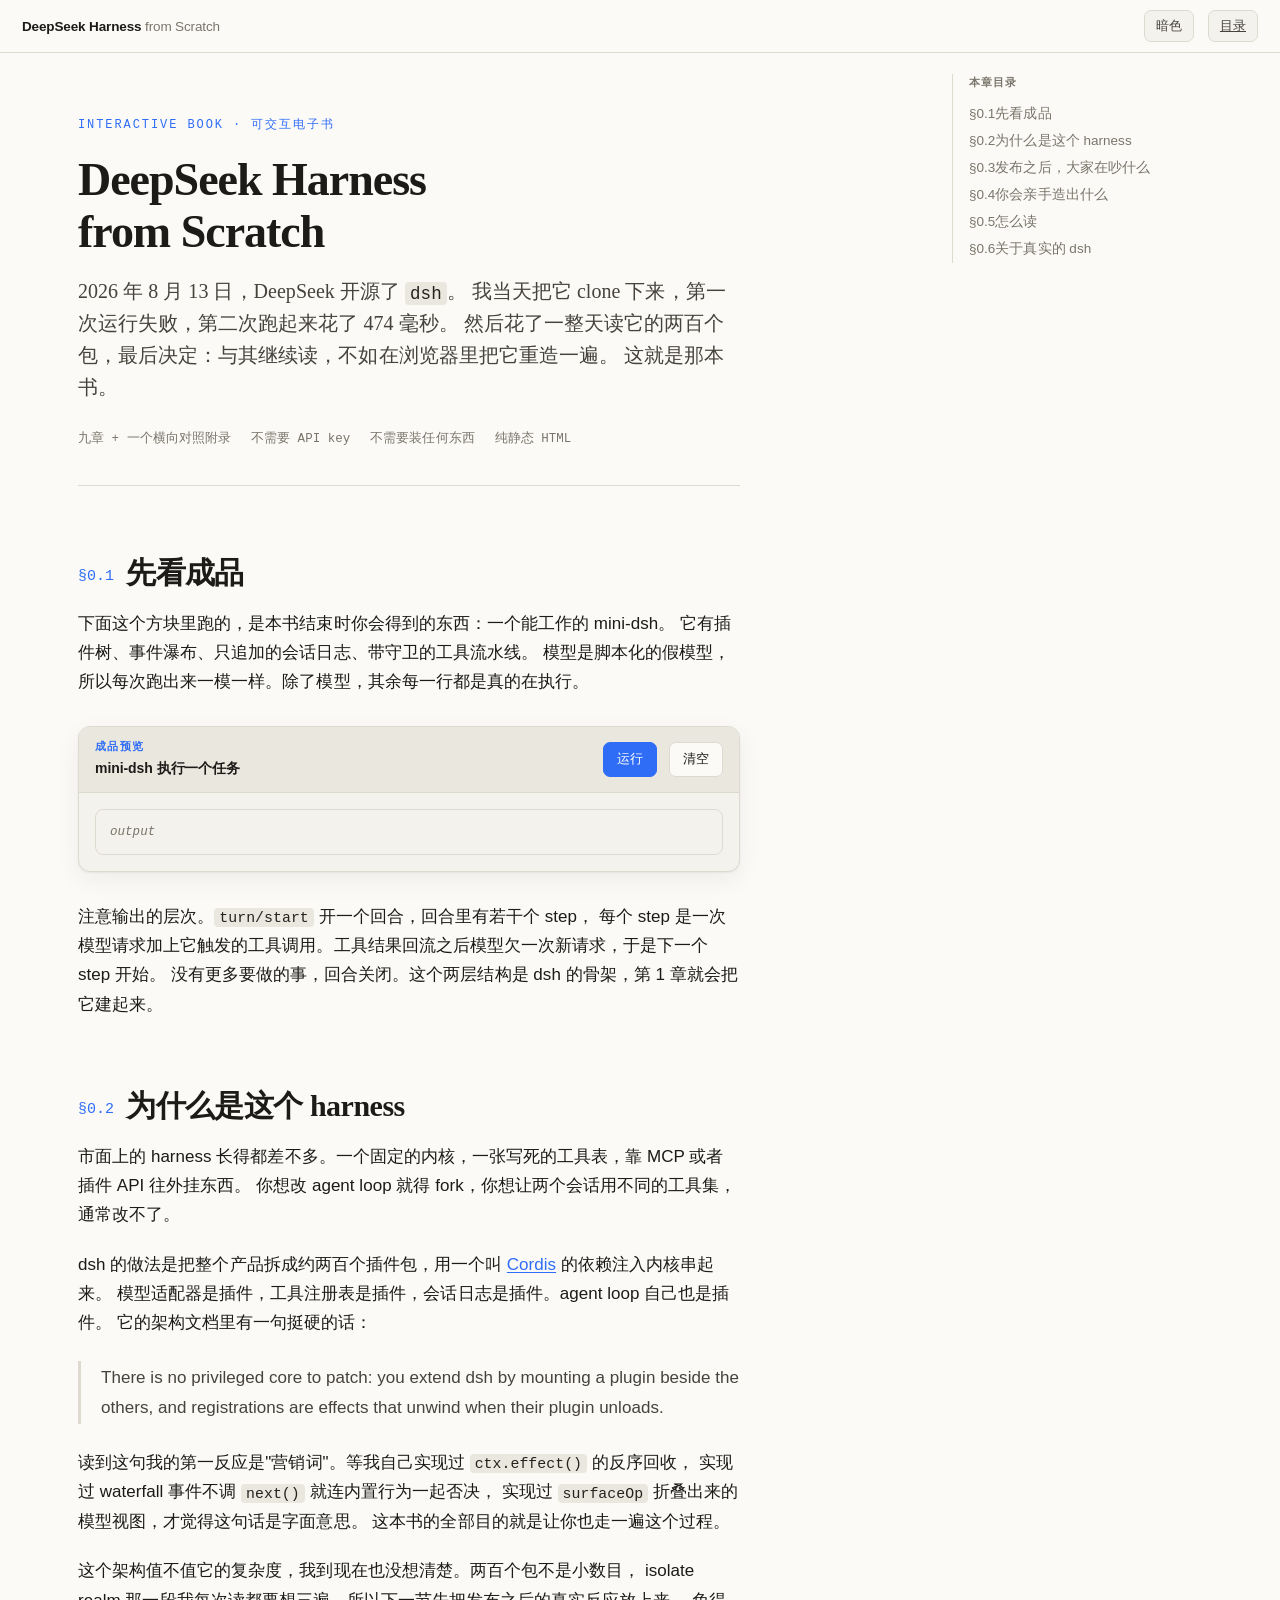
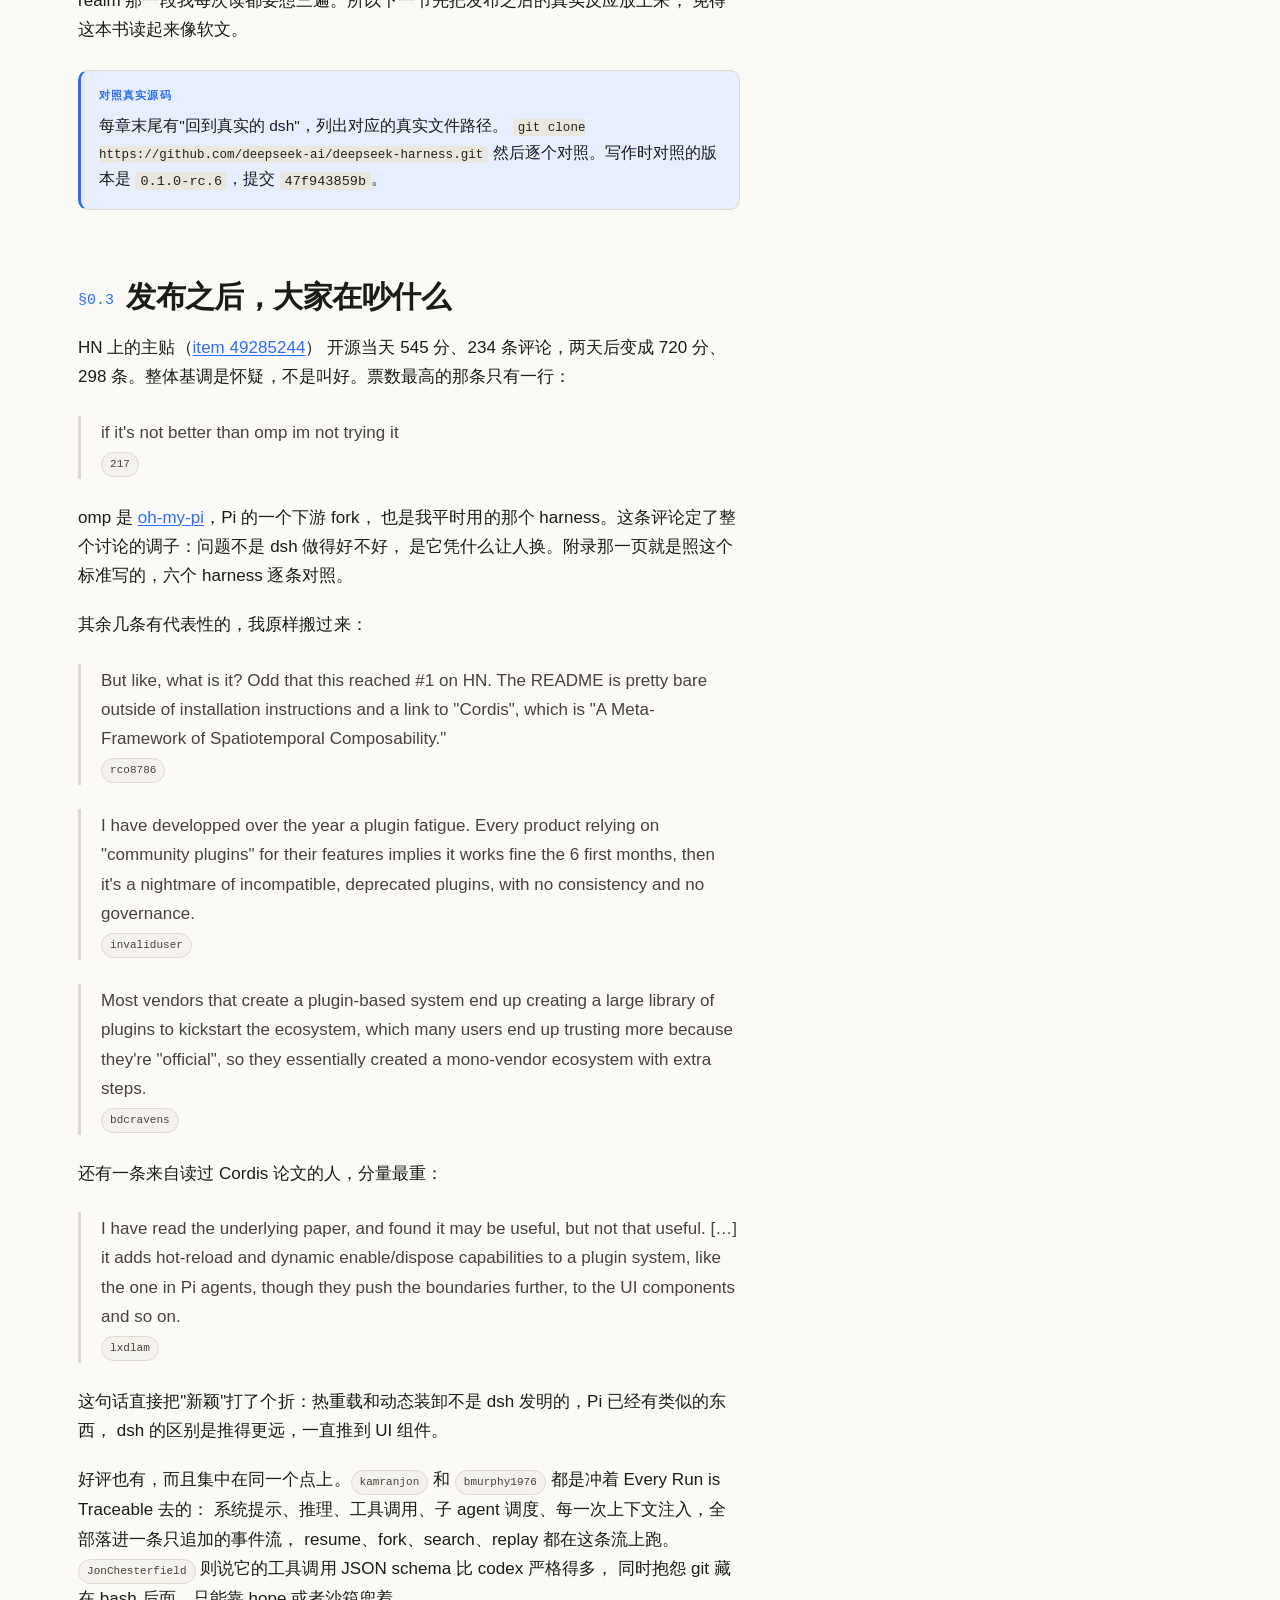
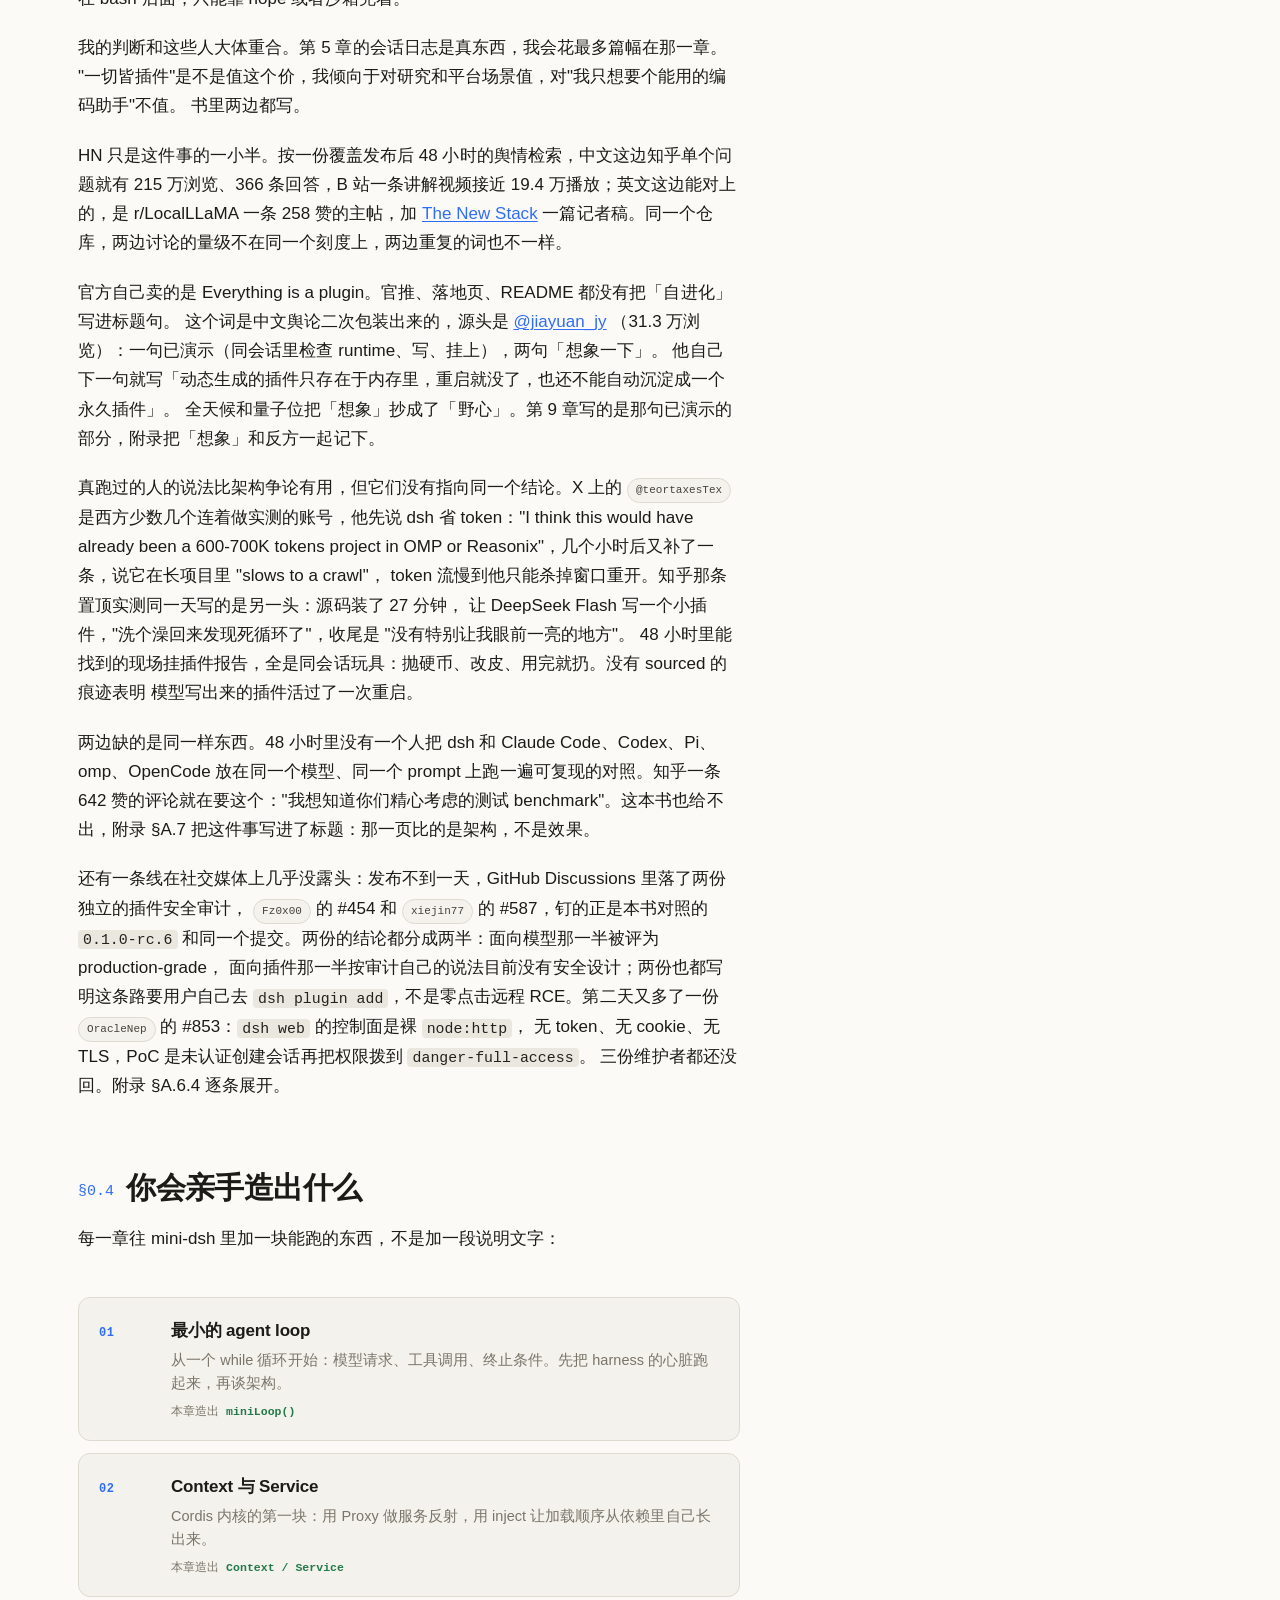
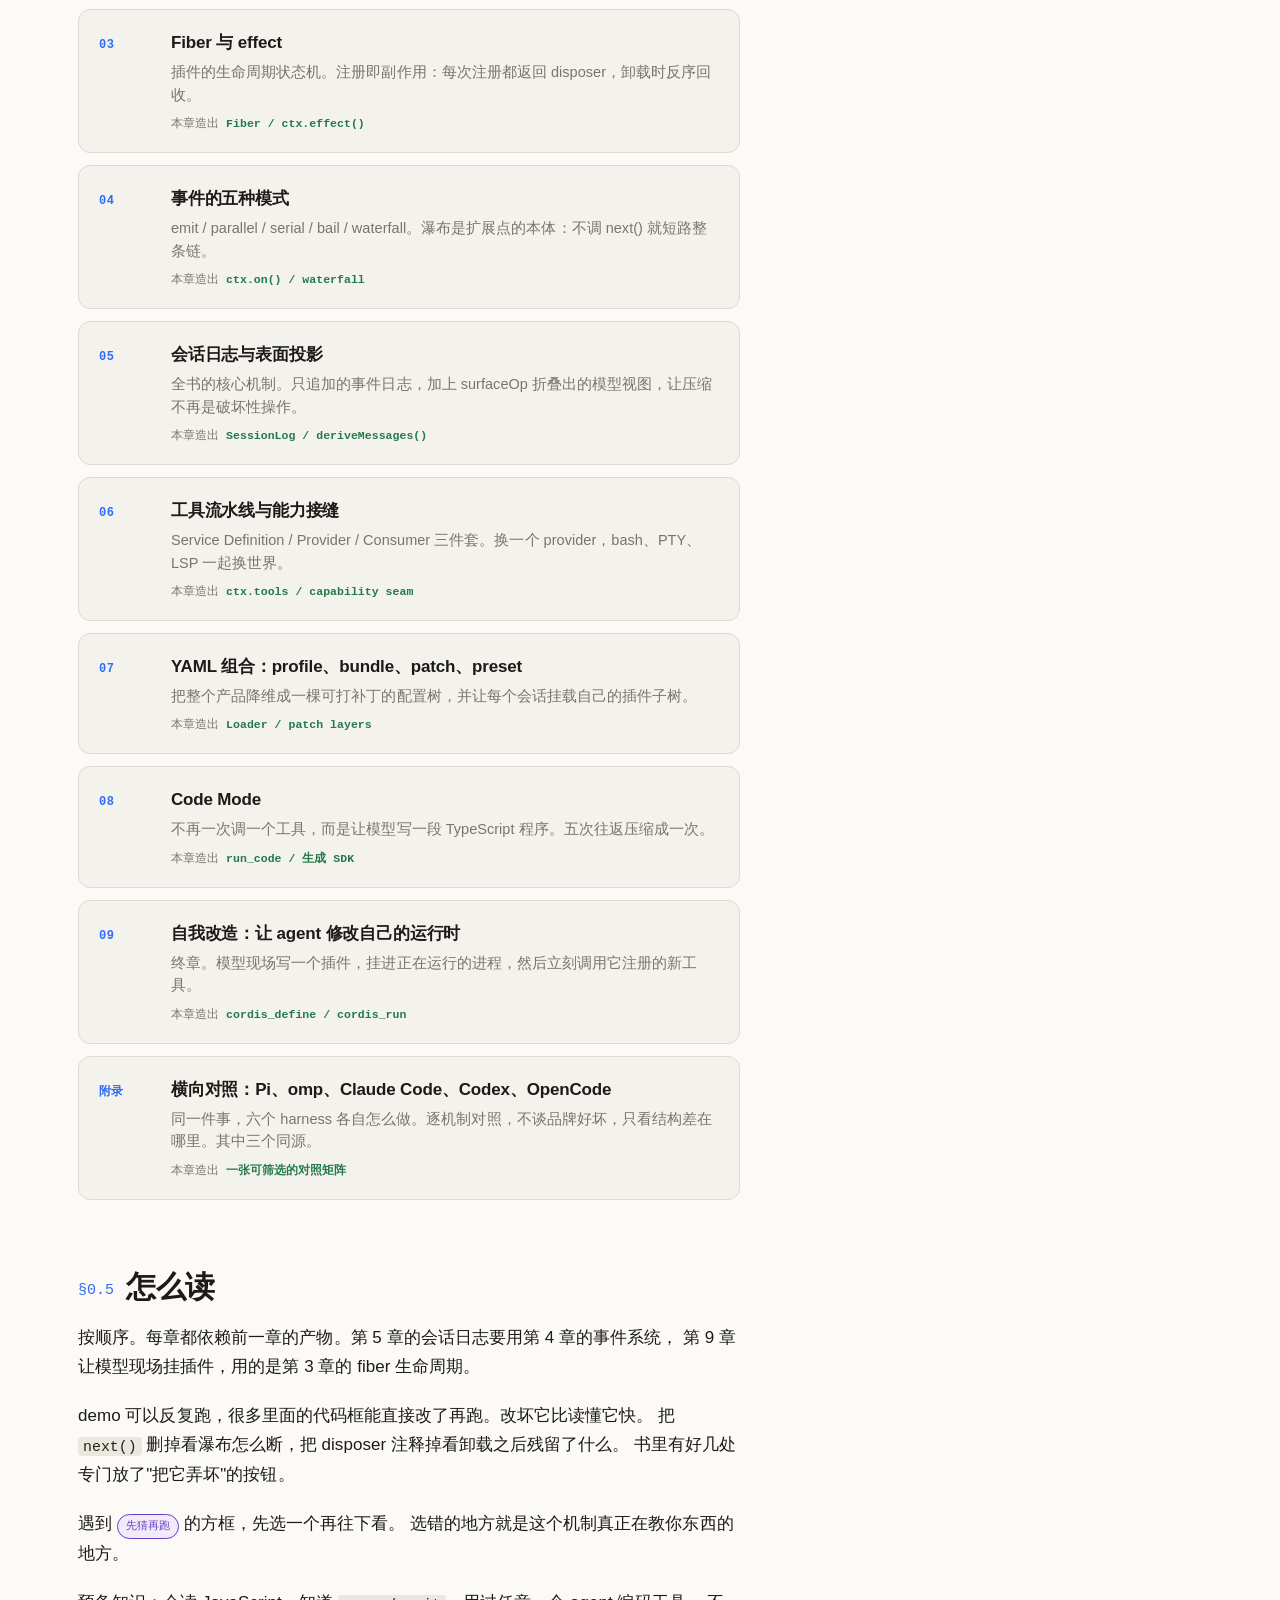
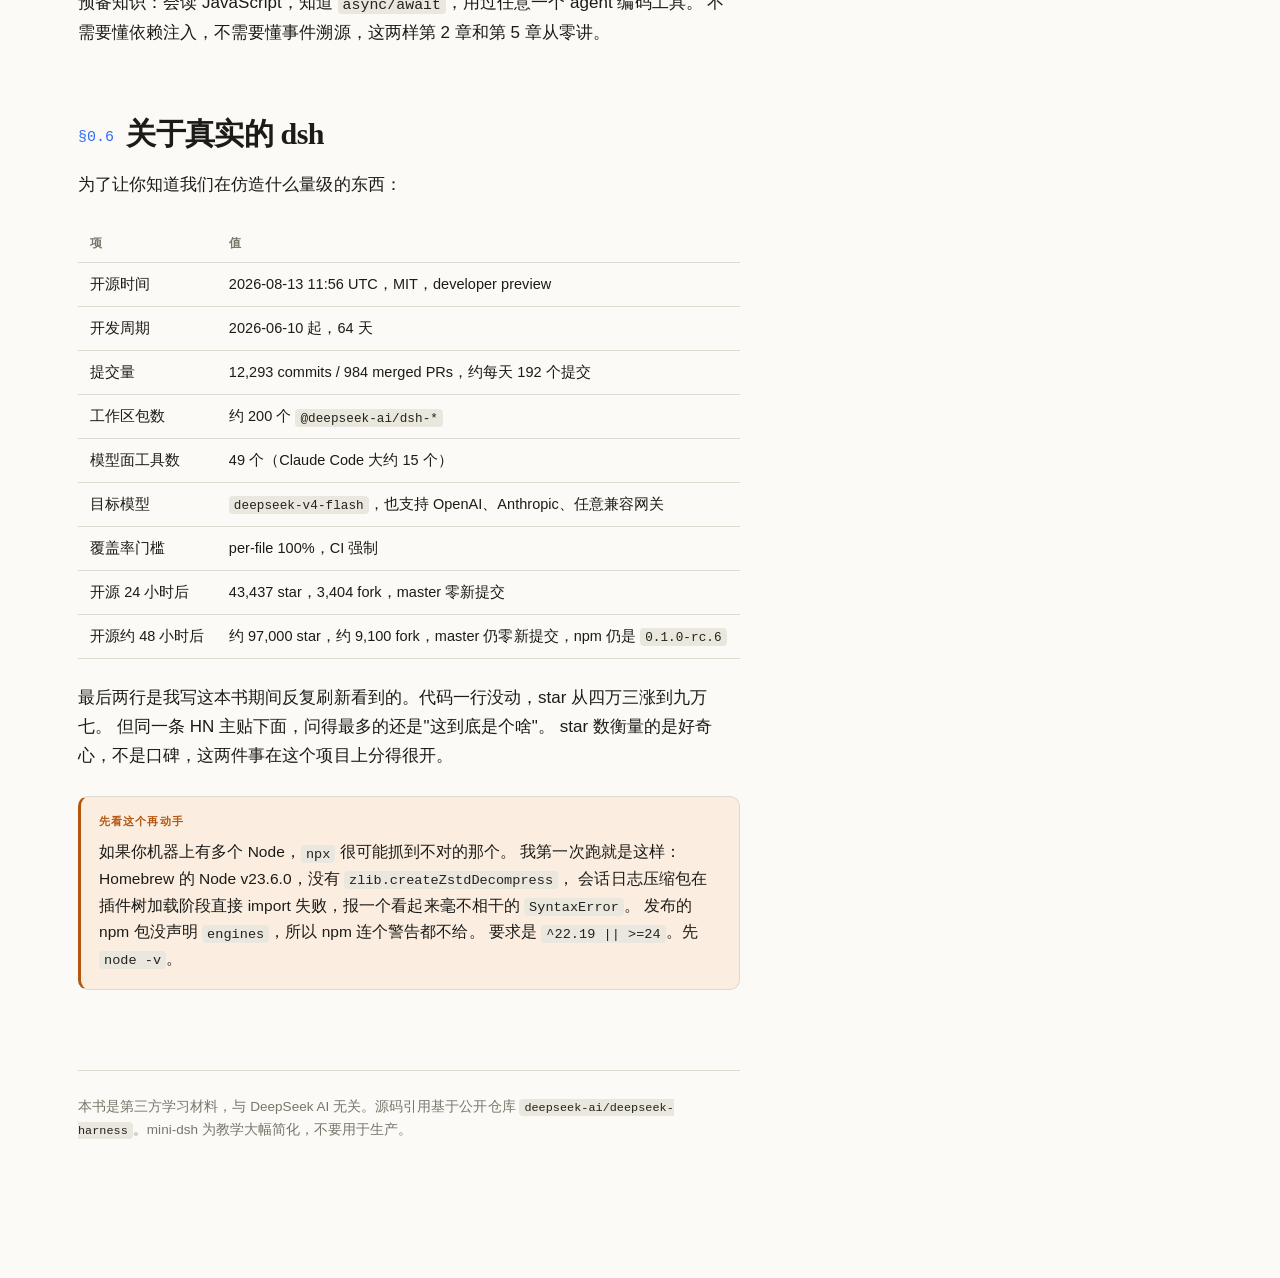
==== commit 86b6b323: "Update 48h reception: self-evolve contract, #853, live stats Official sell is still "everything is a" ====
--- a/index.html
+++ b/index.html
@@ -99,7 +99,7 @@
 
 <p>
 HN 上的主贴（<a href="https://news.ycombinator.com/item?id=49285244">item 49285244</a>）
-545 分，234 条评论。整体基调是怀疑，不是叫好。票数最高的那条只有一行：
+开源当天 545 分、234 条评论，两天后变成 720 分、298 条。整体基调是怀疑，不是叫好。票数最高的那条只有一行：
 </p>
 
 <blockquote>
@@ -171,7 +171,16 @@
 HN 只是这件事的一小半。按一份覆盖发布后 48 小时的舆情检索，中文这边知乎单个问题就有
 215 万浏览、366 条回答，B 站一条讲解视频接近 19.4 万播放；英文这边能对上的，是
 r/LocalLLaMA 一条 258 赞的主帖，加 <a href="https://thenewstack.io/deepseek-harness-open-source-plugins/">The New Stack</a>
-一篇记者稿。同一个仓库，两边讨论的量级不在同一个刻度上。
+一篇记者稿。同一个仓库，两边讨论的量级不在同一个刻度上，两边重复的词也不一样。
+</p>
+
+<p>
+官方自己卖的是 Everything is a plugin。官推、落地页、README 都没有把「自进化」写进标题句。
+这个词是中文舆论二次包装出来的，源头是
+<a href="https://x.com/jiayuan_jy/status/2087911060154314963">@jiayuan_jy</a>
+（31.3 万浏览）：一句已演示（同会话里检查 runtime、写、挂上），两句「想象一下」。
+他自己下一句就写「动态生成的插件只存在于内存里，重启就没了，也还不能自动沉淀成一个永久插件」。
+全天候和量子位把「想象」抄成了「野心」。第 9 章写的是那句已演示的部分，附录把「想象」和反方一起记下。
 </p>
 
 <p>
@@ -180,6 +189,8 @@
 600-700K tokens project in OMP or Reasonix"，几个小时后又补了一条，说它在长项目里 "slows to a crawl"，
 token 流慢到他只能杀掉窗口重开。知乎那条置顶实测同一天写的是另一头：源码装了 27 分钟，
 让 DeepSeek Flash 写一个小插件，"洗个澡回来发现死循环了"，收尾是 "没有特别让我眼前一亮的地方"。
+48 小时里能找到的现场挂插件报告，全是同会话玩具：抛硬币、改皮、用完就扔。没有 sourced 的痕迹表明
+模型写出来的插件活过了一次重启。
 </p>
 
 <p>
@@ -193,7 +204,10 @@
 <span class="pill">Fz0x00</span> 的 #454 和 <span class="pill">xiejin77</span> 的 #587，钉的正是本书对照的
 <code>0.1.0-rc.6</code> 和同一个提交。两份的结论都分成两半：面向模型那一半被评为 production-grade，
 面向插件那一半按审计自己的说法目前没有安全设计；两份也都写明这条路要用户自己去
-<code>dsh plugin add</code>，不是零点击远程 RCE。附录 §A.6.4 逐条展开。
+<code>dsh plugin add</code>，不是零点击远程 RCE。第二天又多了一份
+<span class="pill">OracleNep</span> 的 #853：<code>dsh web</code> 的控制面是裸 <code>node:http</code>，
+无 token、无 cookie、无 TLS，PoC 是未认证创建会话再把权限拨到 <code>danger-full-access</code>。
+三份维护者都还没回。附录 §A.6.4 逐条展开。
 </p>
 
 <h2><span class="num">§0.4</span>你会亲手造出什么</h2>
@@ -240,12 +254,13 @@
 <tr><td>目标模型</td><td><code>deepseek-v4-flash</code>，也支持 OpenAI、Anthropic、任意兼容网关</td></tr>
 <tr><td>覆盖率门槛</td><td>per-file 100%，CI 强制</td></tr>
 <tr><td>开源 24 小时后</td><td>43,437 star，3,404 fork，master 零新提交</td></tr>
+<tr><td>开源约 48 小时后</td><td>约 97,000 star，约 9,100 fork，master 仍零新提交，npm 仍是 <code>0.1.0-rc.6</code></td></tr>
 </tbody>
 </table>
 
 <p>
-最后一行是我写这本书期间反复刷新看到的。代码一行没动，star 涨了四万三。
-但同一天 HN 主贴下面 234 条评论里，问得最多的是"这到底是个啥"。
+最后两行是我写这本书期间反复刷新看到的。代码一行没动，star 从四万三涨到九万七。
+但同一条 HN 主贴下面，问得最多的还是"这到底是个啥"。
 star 数衡量的是好奇心，不是口碑，这两件事在这个项目上分得很开。
 </p>
 
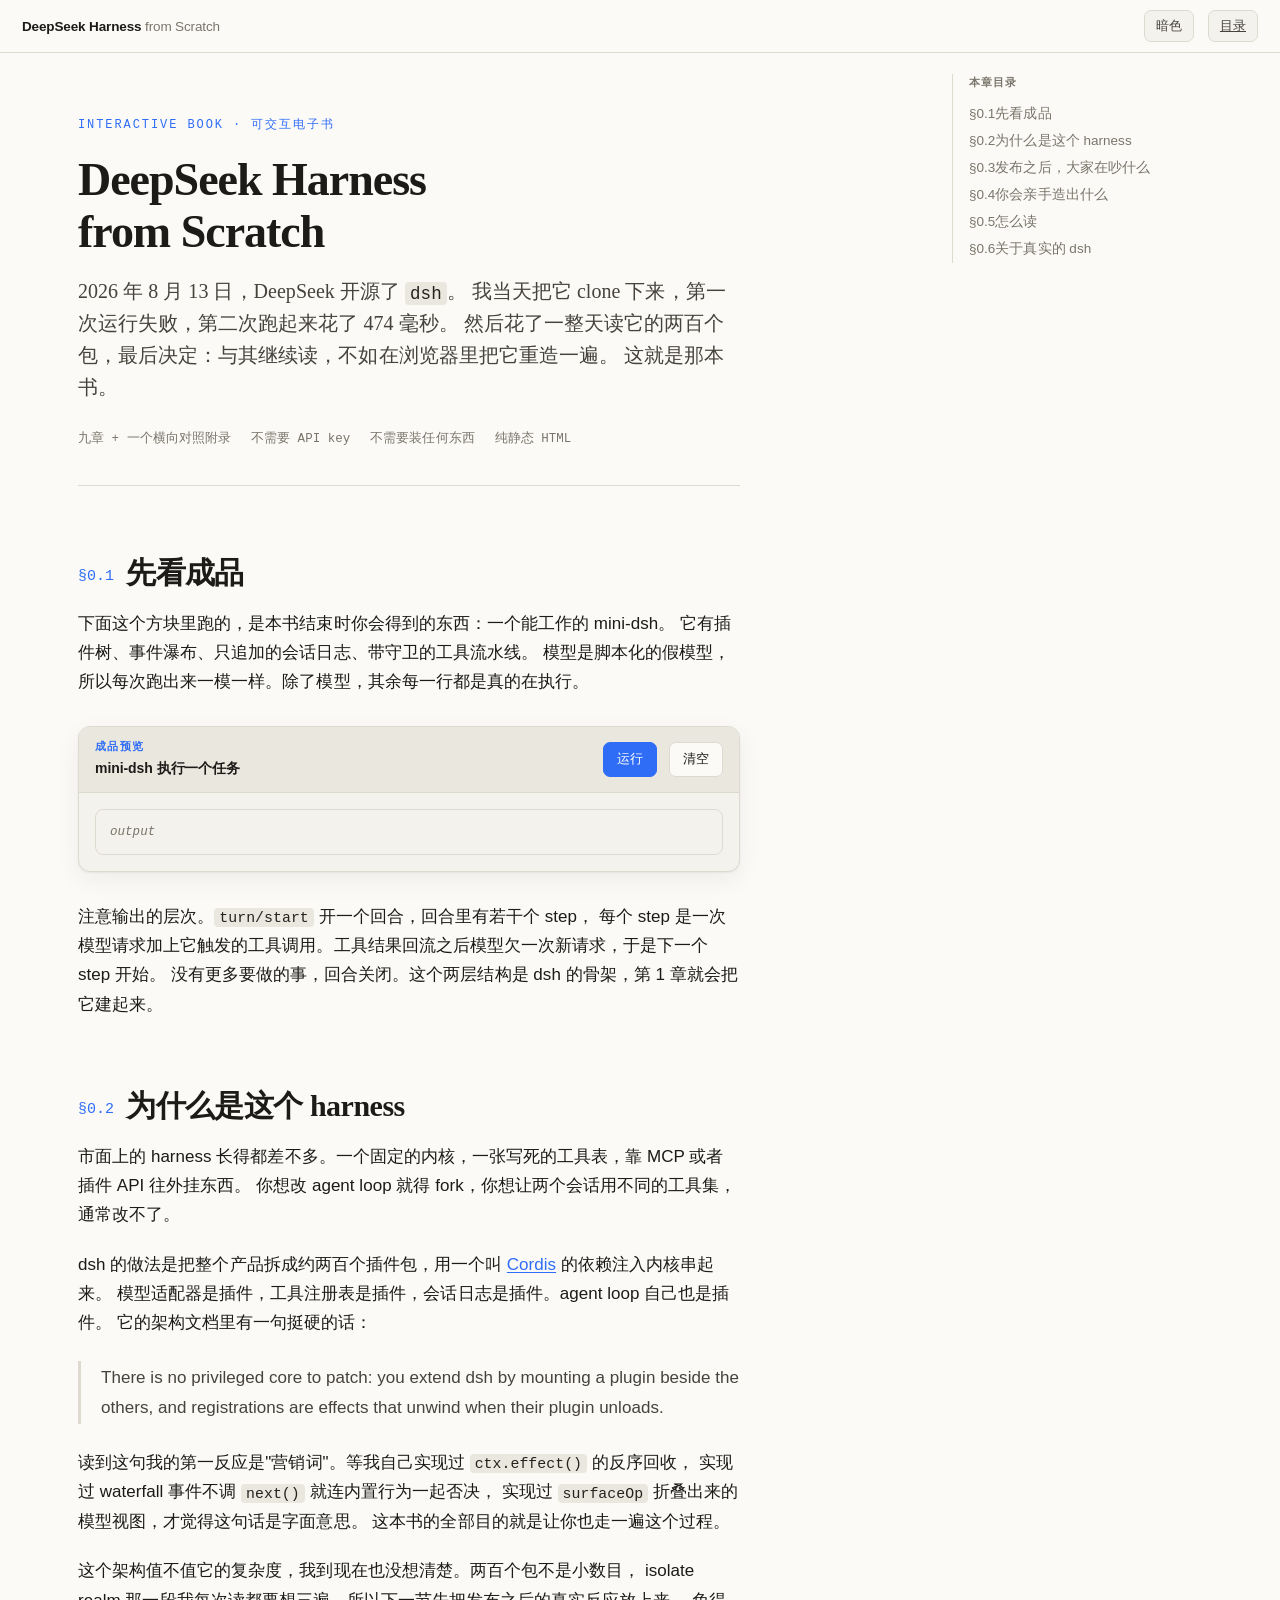
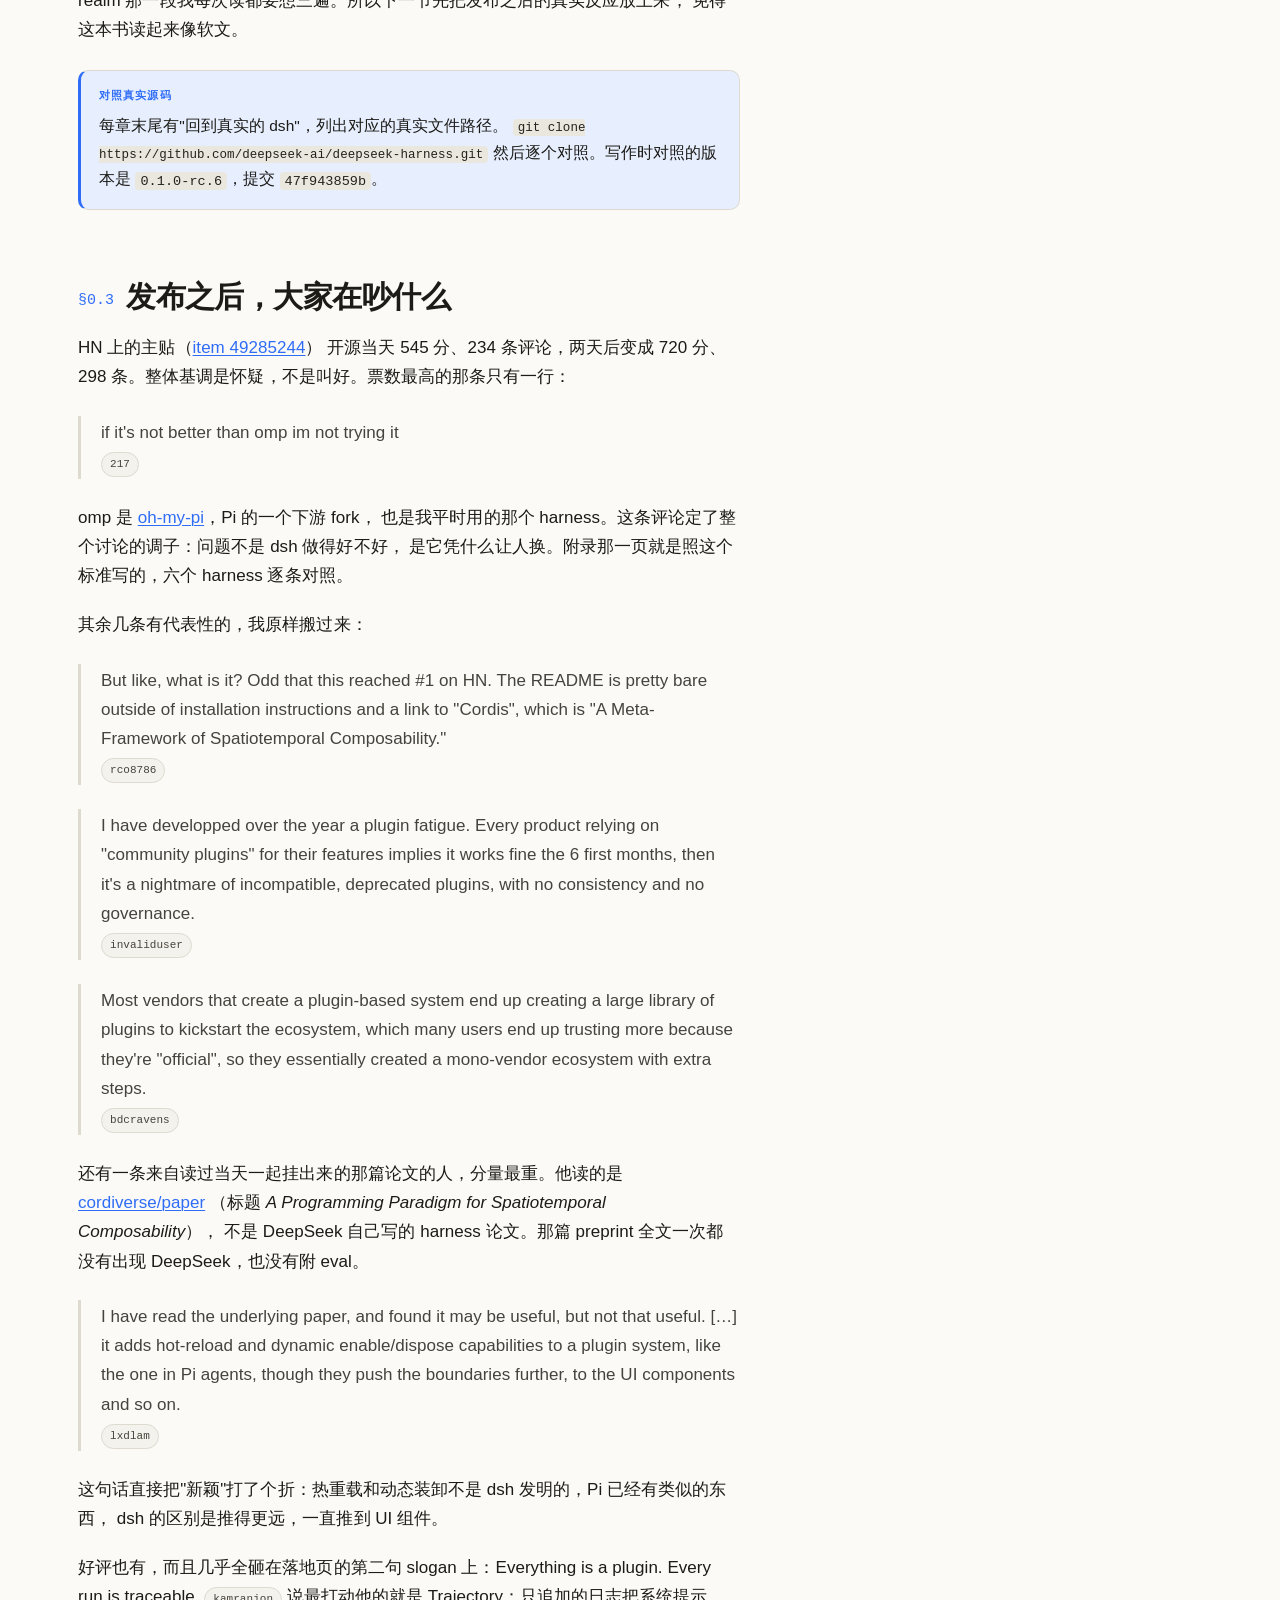
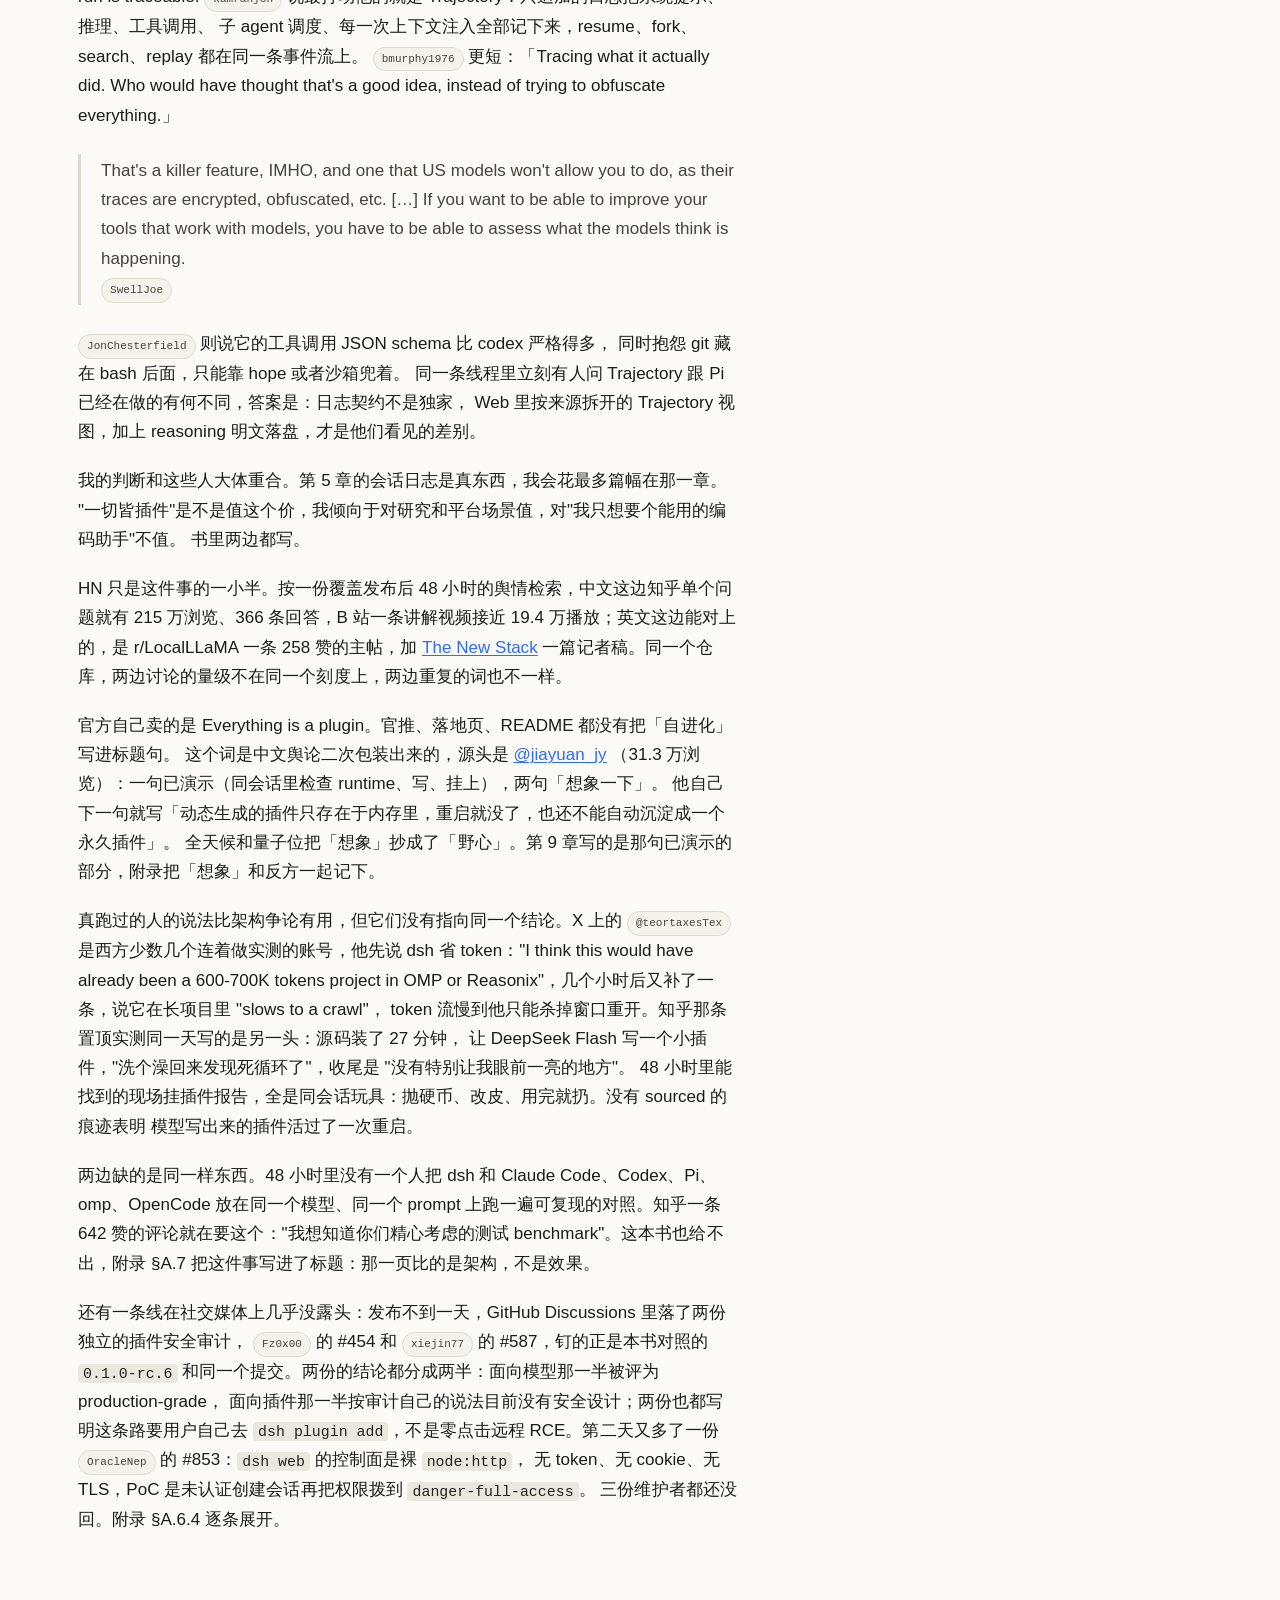
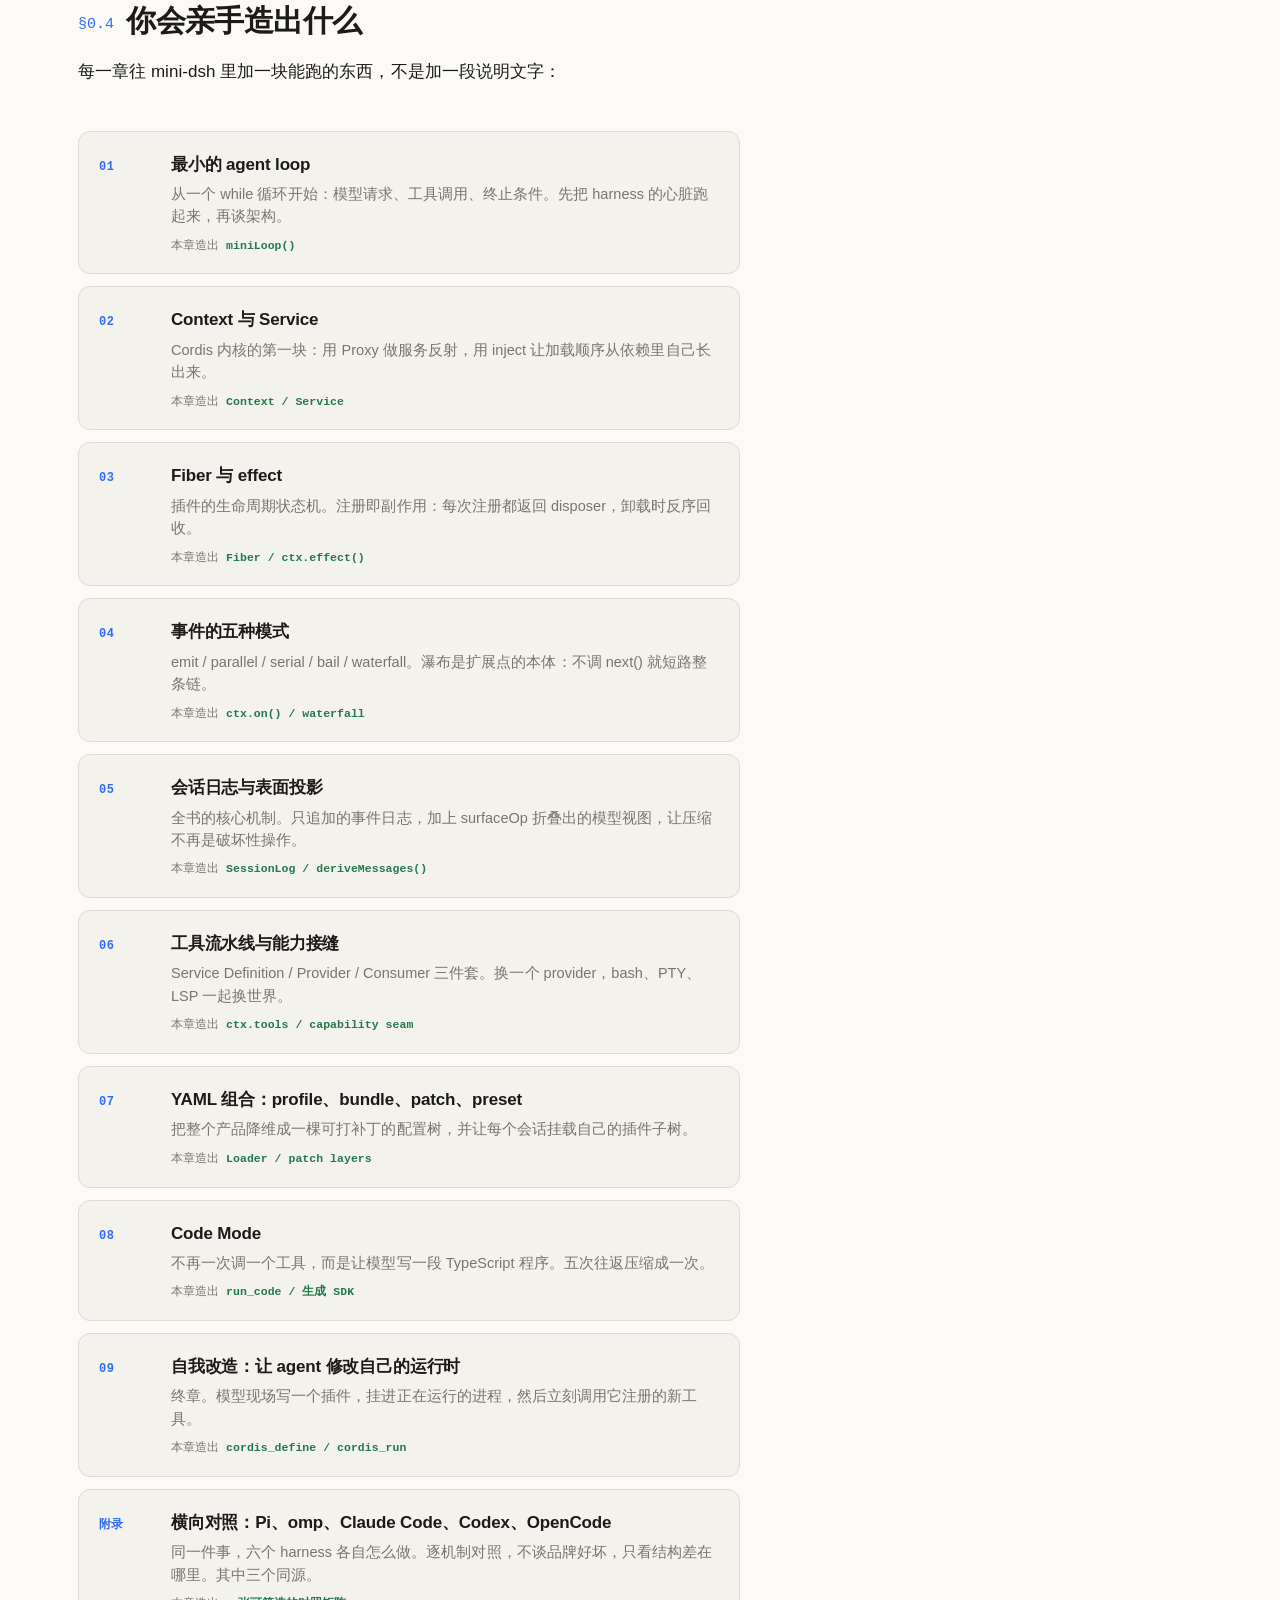
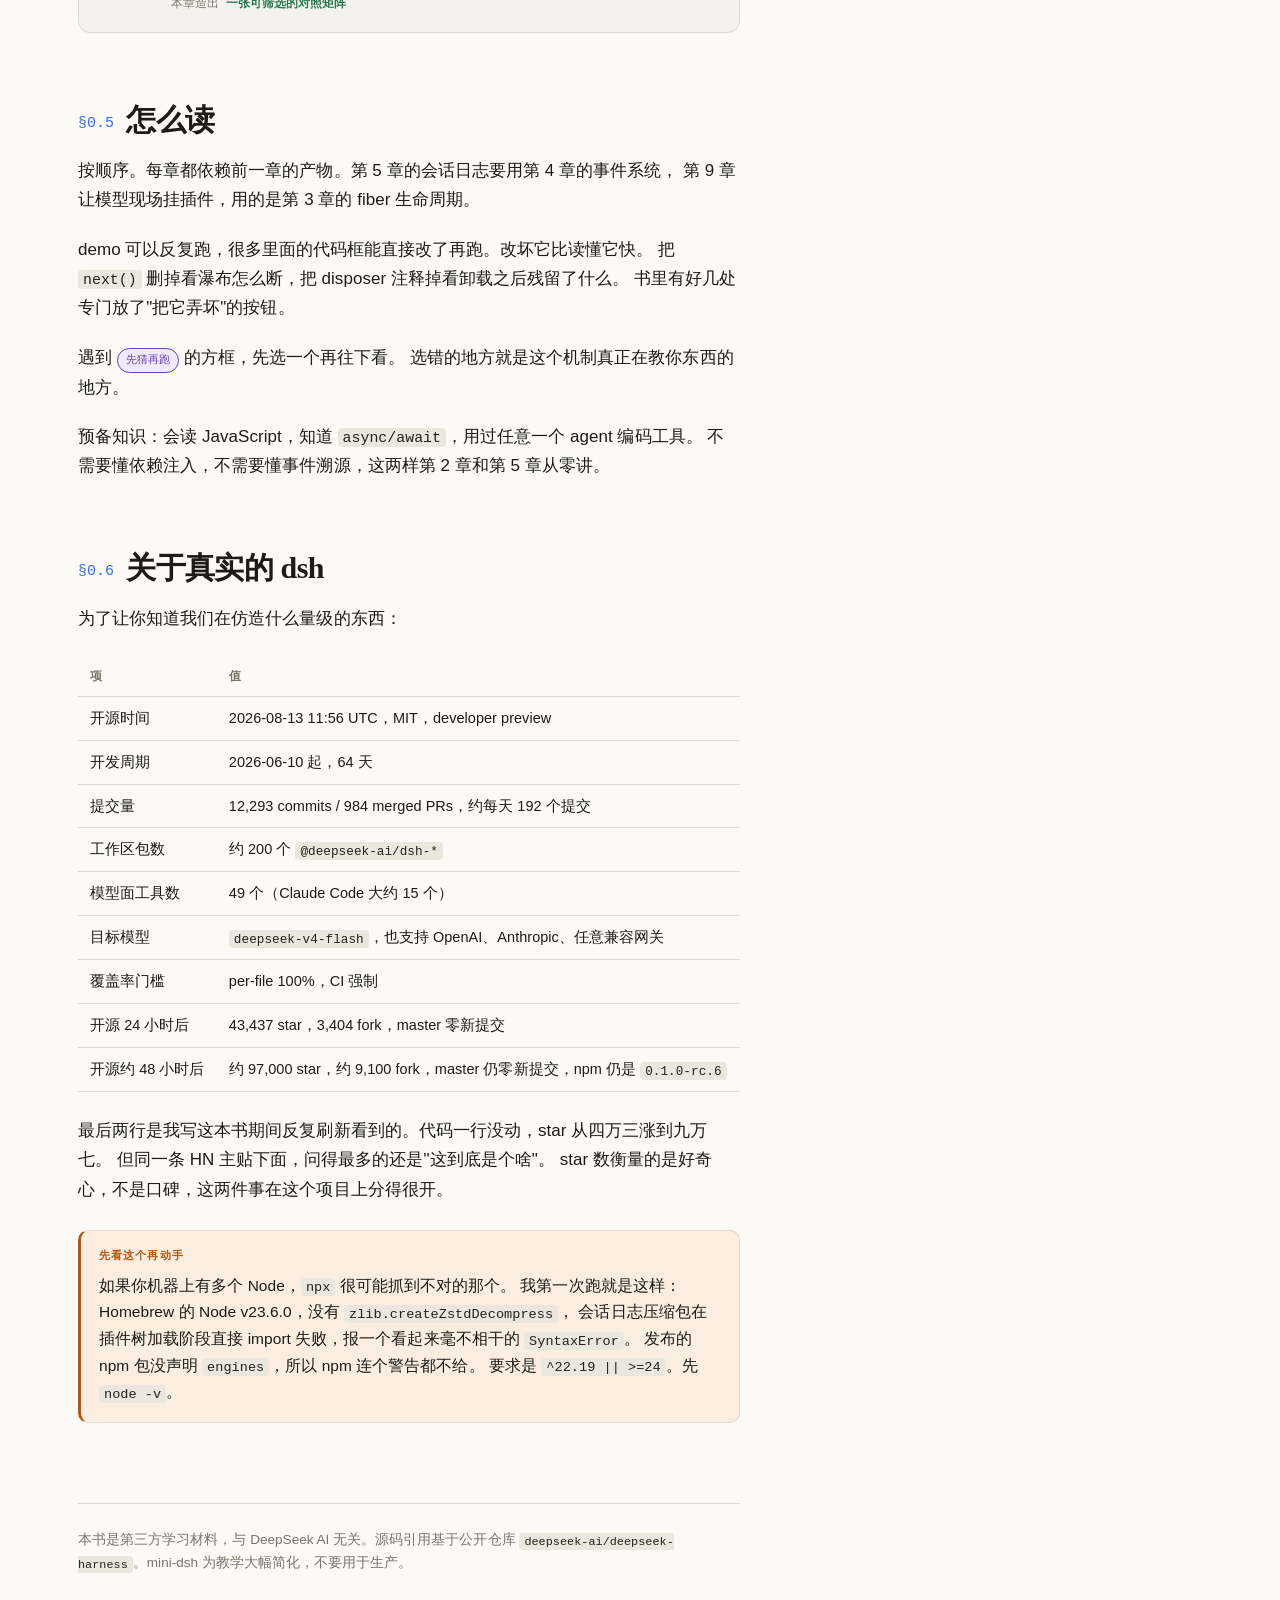
==== commit b5116b4e: "Clarify lxdlam read Cordis paper, not a DeepSeek paper Pin cordiverse/paper. Add SwellJoe on Traject" ====
--- a/index.html
+++ b/index.html
@@ -137,7 +137,10 @@
 </blockquote>
 
 <p>
-还有一条来自读过 Cordis 论文的人，分量最重：
+还有一条来自读过当天一起挂出来的那篇论文的人，分量最重。他读的是
+<a href="https://github.com/cordiverse/paper">cordiverse/paper</a>
+（标题 <em>A Programming Paradigm for Spatiotemporal Composability</em>），
+不是 DeepSeek 自己写的 harness 论文。那篇 preprint 全文一次都没有出现 DeepSeek，也没有附 eval。
 </p>
 
 <blockquote>
@@ -153,12 +156,25 @@
 </p>
 
 <p>
-好评也有，而且集中在同一个点上。<span class="pill">kamranjon</span> 和
-<span class="pill">bmurphy1976</span> 都是冲着 Every Run is Traceable 去的：
-系统提示、推理、工具调用、子 agent 调度、每一次上下文注入，全部落进一条只追加的事件流，
-resume、fork、search、replay 都在这条流上跑。
+好评也有，而且几乎全砸在落地页的第二句 slogan 上：Everything is a plugin. Every run is traceable.
+<span class="pill">kamranjon</span> 说最打动他的就是 Trajectory：只追加的日志把系统提示、推理、工具调用、
+子 agent 调度、每一次上下文注入全部记下来，resume、fork、search、replay 都在同一条事件流上。
+<span class="pill">bmurphy1976</span> 更短：「Tracing what it actually did. Who would have thought
+that's a good idea, instead of trying to obfuscate everything.」
+</p>
+
+<blockquote>
+That's a killer feature, IMHO, and one that US models won't allow you to do, as their traces
+are encrypted, obfuscated, etc. […] If you want to be able to improve your tools that work
+with models, you have to be able to assess what the models think is happening.
+<br><span class="pill">SwellJoe</span>
+</blockquote>
+
+<p>
 <span class="pill">JonChesterfield</span> 则说它的工具调用 JSON schema 比 codex 严格得多，
 同时抱怨 git 藏在 bash 后面，只能靠 hope 或者沙箱兜着。
+同一条线程里立刻有人问 Trajectory 跟 Pi 已经在做的有何不同，答案是：日志契约不是独家，
+Web 里按来源拆开的 Trajectory 视图，加上 reasoning 明文落盘，才是他们看见的差别。
 </p>
 
 <p>
